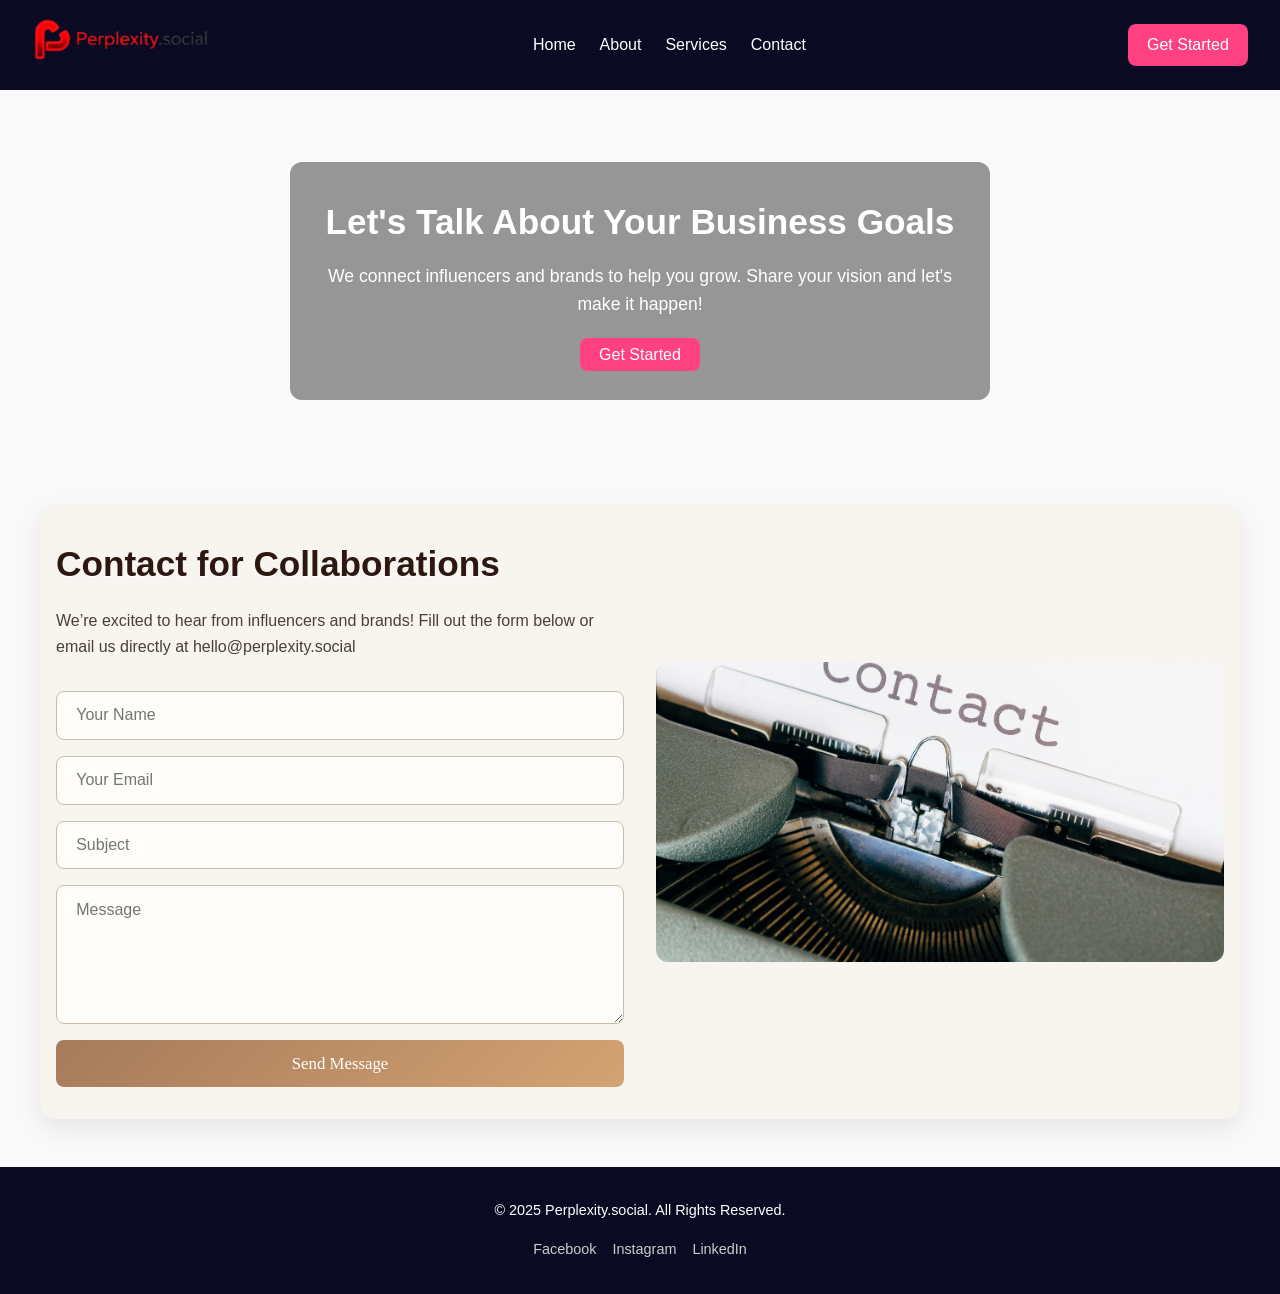
==== contact.html @ 4606935e "Initial commit of updated website" ====
<!DOCTYPE html>
<html lang="en">
<head>
  <meta charset="utf-8" />
  <meta name="viewport" content="width=device-width, initial-scale=1" />
  <title>Contact — Perplexity.social</title>
  <link rel="stylesheet" href="assets/css/style.css">
</head>
<body>

  <!-- ===== Navigation Bar ===== -->
  <nav>
    <div class="logo">
      <img src="assets/images/logowala.png" alt="Perplexity.social Logo" class="logo-img">
    </div>
    <div class="menu-toggle" id="mobile-menu">
      <span></span>
      <span></span>
      <span></span>
    </div>
    <ul class="nav-links">
      <li><a href="index.html">Home</a></li>
      <li><a href="#about">About</a></li>
      <li><a href="services.html">Services</a></li>
      <li><a href="contact.html">Contact</a></li>
    </ul>
    <a href="contact.html" class="btn">Get Started</a>
  </nav>

  <!-- Hero Section -->
  <section class="hero-contact">
    <div>
      <h1>Let's Talk About Your Business Goals</h1>
      <p>We connect influencers and brands to help you grow. Share your vision and let's make it happen!</p>
      <a href="contact.html" class="btn">Get Started</a>
    </div>
  </section>

  <!-- Contact Section -->
  <main class="container">
    <div class="contact-left">
      <h1>Contact for Collaborations</h1>
      <p>We’re excited to hear from influencers and brands! Fill out the form below or email us directly at <a href="mailto:hello@perplexity.social">hello@perplexity.social</a></p>

      <!-- Formspree Form -->
      <form id="contact-form" class="contact-form" action="https://formspree.io/f/movknraw" method="POST">
        <input type="text" name="name" id="name" placeholder="Your Name" required>
        <input type="email" name="_replyto" id="email" placeholder="Your Email" required>
        <input type="text" name="subject" id="subject" placeholder="Subject" required>
        <textarea name="message" id="message" placeholder="Message" rows="6" required></textarea>
        <button type="submit" class="contact-btn">Send Message</button>
      </form>
    </div>

    <div class="contact-right">
      <img src="assets/images/contact2.jpg" alt="" class="contact-image">
    </div>
  </main>

  <!-- Footer -->
  <footer>
    <p>© 2025 Perplexity.social. All Rights Reserved.</p>
    <div class="social-icons">
      <a href="https://www.facebook.com" target="_blank">Facebook</a>
      <a href="https://www.instagram.com/fatmee_akhtar?igsh=NjlhZzJ2NGJ3bDJt" target="_blank">Instagram</a>
      <a href="https://www.linkedin.com/in/shahnawaz-akhtar-fatmee-a36704211" target="_blank">LinkedIn</a>
    </div>
  </footer>

  <!-- Script for Mobile Menu -->
  <script>
    const mobileMenu = document.getElementById('mobile-menu');
    const navLinks = document.querySelector('.nav-links');

    mobileMenu.addEventListener('click', () => {
      navLinks.classList.toggle('active');
    });
  </script>
</body>
</html>
---- assets/css/style.css ----
/* -------------------- GLOBAL STYLES -------------------- */
* {
  margin: 0;
  padding: 0;
  box-sizing: border-box;
  scroll-behavior: smooth;
}

body {
  font-family: 'Poppins', sans-serif;
  background-color: #ffffff;
  color: #333;
  line-height: 1.6;
}

a {
  text-decoration: none;
  color: inherit;
}

h1, h2, h3 {
  font-weight: 600;
}

section {
  padding: 4rem 2rem;
}

.section {
  position: relative;
}

/* -------------------- NAVIGATION -------------------- */
nav {
  display: flex;
  align-items: center;
  justify-content: space-between;
  padding: 1rem 2rem;
  background: #0a0a23;
  position: sticky;
  top: 0;
  z-index: 1000;
}

.logo-img {
  height: 50px;
  transition: transform 0.3s ease;
}


.nav-links {
  display: flex;
  list-style: none;
  gap: 2rem;
}

.nav-links li a {
  color: #fff;
  font-weight: 500;
  transition: color 0.3s ease, transform 0.3s ease;
}

.nav-links li a:hover {
  color: #00bfff;
  transform: translateY(-2px);
}

.btn {
  background: #00bfff;
  color: #fff;
  padding: 0.6rem 1.2rem;
  border-radius: 30px;
  font-weight: 600;
  transition: background 0.3s ease, transform 0.3s ease;
}

.btn:hover {
  background: #0099cc;
  transform: translateY(-2px);
}

/* Hamburger Menu */
.menu-toggle {
  display: none;
  flex-direction: column;
  gap: 5px;
  cursor: pointer;
}

/* -------------------- Hamburger Menu -------------------- */
.menu-toggle {
  display: none;
  flex-direction: column;
  justify-content: space-between;
  width: 30px;
  height: 22px;
  cursor: pointer;
  z-index: 1001;
}

.menu-toggle span {
  display: block;
  height: 3px;
  width: 100%;
  background: #fff;
  border-radius: 2px;
  transition: all 0.4s ease;
}

/* Hamburger open → X animation */
.menu-toggle.open span:nth-child(1) {
  transform: rotate(45deg) translate(5px, 5px);
}

.menu-toggle.open span:nth-child(2) {
  opacity: 0;
}

.menu-toggle.open span:nth-child(3) {
  transform: rotate(-45deg) translate(5px, -5px);
}

/* -------------------- Mobile Nav -------------------- */
@media (max-width: 768px) {
  .nav-links {
    position: fixed;
    top: 0;
    right: -100%;
    width: 70%;
    height: 100vh;
    background: #0a0a23;
    flex-direction: column;
    align-items: center;
    justify-content: center;
    gap: 2rem;
    transition: right 0.5s ease;
    opacity: 0;
    visibility: hidden;
  }

  /* When active → slide in with fade */
  .nav-links.active {
    right: 0;
    opacity: 1;
    visibility: visible;
  }

  .nav-links li a {
    font-size: 1.3rem;
    color: #fff;
    transition: transform 0.3s ease, color 0.3s ease;
  }

  .nav-links li a:hover {
    color: #00bfff;
    transform: translateX(5px);
  }

  .menu-toggle {
    display: flex;
  }

  .btn {
    display: none;
  }

  /* Animate menu items individually */
  .nav-links li {
    opacity: 0;
    transform: translateX(30px);
    animation: menuFade 0.5s forwards;
  }

  .nav-links.active li:nth-child(1) { animation-delay: 0.1s; }
  .nav-links.active li:nth-child(2) { animation-delay: 0.2s; }
  .nav-links.active li:nth-child(3) { animation-delay: 0.3s; }
  .nav-links.active li:nth-child(4) { animation-delay: 0.4s; }

  @keyframes menuFade {
    0% { opacity: 0; transform: translateX(30px); }
    100% { opacity: 1; transform: translateX(0); }
  }
}

/* -------------------- HERO SECTION -------------------- */
.hero {
  display: flex;
  align-items: center;
  justify-content: space-between;
  gap: 2rem;
  background: linear-gradient(135deg, #e9f5ff, #ffffff);
}

.hero-content {
  flex: 1;
  animation: slideInLeft 1s ease forwards;
}

.hero h1 {
  font-size: 2.5rem;
  color: #0a0a23;
  margin-bottom: 1rem;
}

.hero p {
  font-size: 1.1rem;
  color: #555;
  margin-bottom: 1.5rem;
}

.hero-buttons {
  display: flex;
  gap: 1rem;
  flex-wrap: wrap;
}

.btn-primary {
  background: #0078ff;
  color: #fff;
  padding: 0.8rem 1.5rem;
  border-radius: 30px;
  font-weight: 600;
  transition: all 0.3s ease;
}

.btn-primary:hover {
  background: #005fcc;
  transform: translateY(-2px);
}

.btn-secondary {
  background: transparent;
  border: 2px solid #0078ff;
  color: #0078ff;
  padding: 0.75rem 1.5rem;
  border-radius: 30px;
  transition: all 0.3s ease;
}

.btn-secondary:hover {
  background: #0078ff;
  color: #fff;
  transform: translateY(-2px);
}

.hero-image img {
  max-width: 500px;
  width: 100%;
  border-radius: 15px;
  animation: slideInRight 1s ease forwards;
}

/* -------------------- DEMO SECTION (Compact + Sleek) -------------------- */
/* ====== Demo Section Styling ====== */
.demo {
  text-align: center;
  padding: 4rem 2rem;
  background: linear-gradient(135deg, #f9fafb, #eef2f7);
  font-family: 'Poppins', sans-serif;
}

.demo h2 {
  font-size: 2.2rem;
  color: #0a0a23;
  font-weight: 600;
  margin-bottom: 2.5rem;
  position: relative;
}

.demo h2::after {
  content: "";
  display: block;
  width: 80px;
  height: 3px;
  background: #0078ff;
  margin: 0.6rem auto 0;
  border-radius: 5px;
}

/* Responsive Flex Container */
.demo-content {
  display: flex;
  justify-content: center;
  align-items: stretch;
  gap: 2rem;
  flex-wrap: wrap;
  max-width: 1000px;
  margin: 0 auto;
}

/* Demo Cards */
.demo-box {
  flex: 1 1 320px;
  background: #fff;
  border-radius: 18px;
  padding: 2rem 1.5rem;
  box-shadow: 0 8px 20px rgba(0,0,0,0.05);
  border: 1px solid #eaeaea;
  text-align: center;
  transition: all 0.3s ease-in-out;
  display: flex;
  flex-direction: column;
  justify-content: space-between;
}

.demo-box:hover {
  transform: translateY(-8px) scale(1.02);
  box-shadow: 0 15px 35px rgba(0,0,0,0.08);
  border-color: #0078ff2a;
}

/* Images */
.demo-box img {
  border-radius: 50%;
  width: 120px;
  height: 120px;
  object-fit: cover;
  margin: 0 auto 1rem;
  border: 3px solid #0078ff1a;
  transition: transform 0.3s ease;
}

.demo-box:hover img {
  transform: scale(1.05);
  border-color: #0078ff;
}

/* Text */
.demo-box h3 {
  color: #111;
  font-size: 1.2rem;
  font-weight: 600;
  margin-bottom: 0.3rem;
}

.demo-box p {
  color: #555;
  font-size: 0.95rem;
  line-height: 1.5;
  margin-bottom: 1.2rem;
}

/* Button */
.demo .btn-primary {
  background: #0078ff;
  color: #fff;
  padding: 0.7rem 1.5rem;
  border-radius: 30px;
  text-decoration: none;
  font-weight: 500;
  transition: background 0.3s ease, transform 0.3s ease;
}

.demo .btn-primary:hover {
  background: #005fcc;
  transform: translateY(-3px);
}

/* ====== RESPONSIVE DESIGN ====== */
@media (max-width: 768px) {
  .demo h2 {
    font-size: 1.8rem;
  }

  .demo-box {
    flex: 1 1 100%;
    max-width: 400px;
  }

  .demo-content {
    gap: 1.5rem;
  }
}



/* -------------------- SERVICES SECTION -------------------- */
.services {
  text-align: center;
}

.service-cards {
  display: flex;
  flex-wrap: wrap;
  justify-content: center;
  gap: 1.5rem;
}

.card {
  background: #fff;
  border: 1px solid #e3e3e3;
  border-radius: 12px;
  padding: 2rem;
  width: 300px;
  transition: all 0.3s ease;
  box-shadow: 0 2px 5px rgba(0,0,0,0.05);
}

.card:hover {
  transform: translateY(-5px);
  box-shadow: 0 6px 15px rgba(0,0,0,0.1);
}

.card h3 {
  color: #0078ff;
  margin-bottom: 0.5rem;
}

/* -------------------- HOW IT WORKS -------------------- */
.how-it-works {
  background: #f4f7fc;
  text-align: center;
}

.steps {
  display: flex;
  flex-wrap: wrap;
  justify-content: center;
  gap: 2rem;
}

.step {
  background: #fff;
  border-radius: 10px;
  width: 250px;
  padding: 1.5rem;
  box-shadow: 0 2px 10px rgba(0,0,0,0.05);
  transition: transform 0.3s ease, box-shadow 0.3s ease;
}

.step:hover {
  transform: translateY(-5px);
  box-shadow: 0 6px 15px rgba(0,0,0,0.1);
}

.step h3 {
  color: #0078ff;
  margin-bottom: 0.5rem;
}

/* -------------------- TESTIMONIALS -------------------- */
.testimonials {
  text-align: center;
  background: #fff;
}

.testimonials h2 {
  color: #0a0a23;
  margin-bottom: 2rem;
}

.testimonials blockquote {
  font-style: italic;
  max-width: 700px;
  margin: 1rem auto;
  color: #555;
  background: #f9f9f9;
  padding: 2rem;
  border-radius: 10px;
  transition: transform 0.3s ease;
}

.testimonials blockquote:hover {
  transform: translateY(-3px);
}

/* -------------------- ABOUT US -------------------- */
.about {
  text-align: center;
  background: #f8f9fb;
}

.about h2 {
  font-size: 2rem;
  margin-bottom: 1rem;
}

.about p {
  max-width: 700px;
  margin: 0.5rem auto;
  color: #555;
  line-height: 1.6;
}

.founder {
  margin-top: 2rem;
}

.contact-buttons {
  margin-top: 1.5rem;
  display: flex;
  gap: 1rem;
  justify-content: center;
  flex-wrap: wrap;
}

.btn-whatsapp, .btn-call {
  padding: 0.75rem 1.5rem;
  border-radius: 30px;
  border: 2px solid #0078ff;
  color: #0078ff;
  transition: all 0.3s ease;
}

.btn-whatsapp:hover, .btn-call:hover {
  background: #0078ff;
  color: #fff;
  transform: translateY(-2px);
}

/* -------------------- CTA -------------------- */
.cta {
  text-align: center;
  background: linear-gradient(135deg, #0078ff, #00bfff);
  color: #fff;
}

.cta a {
  display: inline-block;
  background: #fff;
  color: #0078ff;
  padding: 0.8rem 1.5rem;
  border-radius: 30px;
  font-weight: 600;
  margin-top: 1rem;
  transition: all 0.3s ease;
}

.cta a:hover {
  background: #e9f5ff;
  transform: translateY(-2px);
}

/* -------------------- FOOTER -------------------- */
footer {
  text-align: center;
  background: #0a0a23;
  color: #ccc;
  padding: 1.5rem 2rem;
  font-size: 0.9rem;
}

footer .social-icons {
  display: flex;
  justify-content: center;
  gap: 1rem;
  margin-top: 0.5rem;
}

footer .social-icons a {
  color: #ccc;
  transition: color 0.3s ease;
}

footer .social-icons a:hover {
  color: #00bfff;
}

/* -------------------- ANIMATIONS -------------------- */
@keyframes slideInLeft {
  0% { opacity: 0; transform: translateX(-50px);}
  100% { opacity: 1; transform: translateX(0);}
}

@keyframes slideInRight {
  0% { opacity: 0; transform: translateX(50px);}
  100% { opacity: 1; transform: translateX(0);}
}

/* -------------------- RESPONSIVE -------------------- */
@media (max-width: 1024px) {
  .hero {
    flex-direction: column-reverse;
    text-align: center;
  }

  .hero-image img {
    max-width: 80%;
  }
}

@media (max-width: 768px) {
  .nav-links {
    position: fixed;
    right: -100%;
    top: 0;
    height: 100vh;
    width: 60%;
    background: #0a0a23;
    flex-direction: column;
    align-items: center;
    justify-content: center;
    gap: 2rem;
    transition: 0.3s;
    z-index: 999;
  }

  .nav-links.active {
    right: 0;
  }

  .menu-toggle {
    display: flex;
  }

  .btn {
    display: none;
  }

  .hero h1 {
    font-size: 2rem;
  }

  .hero p {
    font-size: 1rem;
  }

  .service-cards {
    flex-direction: column;
    align-items: center;
  }

  .steps {
    flex-direction: column;
    align-items: center;
  }
}

/* ===================== SERVICES PAGE STYLES ===================== */

.services-hero {
  display: flex;
  flex-direction: column;
  align-items: center;
  justify-content: center;
  width: 100%;
  background: linear-gradient(135deg, #f8fbff, #ffffff);
  overflow: hidden;
  padding: clamp(3rem, 5vw, 4rem) 1.5rem 0;
  position: relative;
}

/* 🧠 TEXT CONTENT */
.hero-content {
  max-width: 850px;
  text-align: center;
  animation: fadeIn 1s ease forwards;
  z-index: 2;
  position: relative;
}

.hero-content h1 {
  font-size: clamp(2rem, 3.5vw, 3rem);
  font-weight: 700;
  color: #0a0a23;
  margin-bottom: 1rem;
  letter-spacing: 0.5px;
}

.hero-content p {
  font-size: clamp(1rem, 1.3vw, 1.2rem);
  color: #444;
  margin-bottom: 1.5rem;
  line-height: 1.8;
  max-width: 700px;
  margin-inline: auto;
}

.services-list {
  list-style: none;
  padding: 0;
  margin: 1.5rem 0 0;
  display: flex;
  flex-wrap: wrap;
  justify-content: center;
  gap: 1.2rem;
}

.services-list li {
  background: #eef6ff;
  padding: 0.6rem 1.2rem;
  border-radius: 1.5rem;
  font-weight: 500;
  color: #0a0a23;
  transition: all 0.3s ease;
  font-size: 0.95rem;
}

.services-list li:hover {
  background: #d4e9ff;
  transform: translateY(-2px);
}

/* 🖼️ HERO IMAGE SECTION */
.hero-banner {
  position: relative;
  width: 100%;
  height: 85vh;
  margin-top: 2rem;
  overflow: hidden;
}

.hero-banner img {
  width: 100%;
  height: 100%;
  object-fit: cover;
  object-position: center;
  display: block;
  border-radius: 0;
}

/* ✨ GRADIENT OVERLAY FOR DEPTH */
.hero-banner::after {
  content: "";
  position: absolute;
  inset: 0;
  background: linear-gradient(to top, rgba(0, 0, 0, 0.35), rgba(0, 0, 0, 0.05));
  z-index: 1;
}

/* 💻 RESPONSIVENESS */
@media (max-width: 1024px) {
  .services-hero {
    padding: 2.5rem 1rem 0;
  }

  .hero-banner {
    height: 65vh;
  }

  .hero-content p {
    font-size: 1rem;
  }
}

@media (max-width: 768px) {
  .hero-content h1 {
    font-size: 1.9rem;
  }

  .hero-banner {
    height: 55vh;
  }

  .services-list {
    gap: 0.7rem;
  }

  .services-list li {
    font-size: 0.9rem;
    padding: 0.5rem 1rem;
  }
}

@media (max-width: 480px) {
  .hero-banner {
    height: 50vh;
  }

  .hero-content p {
    font-size: 0.95rem;
  }
}

/* 🔥 ANIMATIONS */
@keyframes fadeIn {
  0% { opacity: 0; transform: translateY(25px); }
  100% { opacity: 1; transform: translateY(0); }
}


/* ---- Core Services Section ---- */
.services h2 {
  text-align: center;
  font-size: 2.2rem;
  color: #0a0a23;
  margin-bottom: 0.5rem;
}

.services .section-subtitle {
  text-align: center;
  color: #555;
  margin-bottom: 3rem;
  max-width: 700px;
  margin-left: auto;
  margin-right: auto;
}

.service-cards {
  display: flex;
  flex-wrap: wrap;
  justify-content: center;
  gap: 2rem;
}

.service-cards .card {
  background: #fff;
  border-radius: 15px;
  padding: 2rem;
  width: 280px;
  text-align: center;
  box-shadow: 0 4px 20px rgba(0,0,0,0.08);
  transition: transform 0.3s ease, box-shadow 0.3s ease;
}

.service-cards .card:hover {
  transform: translateY(-10px);
  box-shadow: 0 12px 25px rgba(0,0,0,0.15);
}

.service-cards .card img {
  max-width: 100px;
  margin-bottom: 1rem;
}

.service-cards .card h3 {
  font-size: 1.3rem;
  color: #0078ff;
  margin-bottom: 0.5rem;
}

.service-cards .card p {
  font-size: 0.95rem;
  color: #555;
  margin-bottom: 1.2rem;
}

.service-cards .card .btn-primary {
  display: inline-block;
  background: #0078ff;
  color: #fff;
  padding: 0.6rem 1.4rem;
  border-radius: 25px;
  font-weight: 600;
  transition: background 0.3s ease;
}

.service-cards .card .btn-primary:hover {
  background: #005fcc;
}

/* ---- Why Choose Us Section ---- */
.why-us {
  display: flex;
  flex-direction: column;
  align-items: center;
  padding: 4rem 2rem;
  background: #f4f7fc; /* same background */
}

.why-us h2 {
  text-align: center;
  font-size: 2rem;
  margin-bottom: 2rem;
  color: #0a0a23;
}

.why-us-content {
  width: 100%;
  display: flex;
  justify-content: center;
}

.why-image {
  max-width: 800px;
  width: 100%;
  text-align: center;
}

.why-image img {
  max-width: 100%;
  height: auto; /* maintains aspect ratio */
  border-radius: 15px;
  box-shadow: 0 8px 25px rgba(0,0,0,0.1);
  transition: transform 0.3s ease;
}




/* ---- Call to Action Section ---- */
.cta.section {
  text-align: center;
  padding: 4rem 2rem;
  background: linear-gradient(135deg, #0078ff, #00bfff);
  color: #fff;
}

.cta.section h2 {
  font-size: 2rem;
  margin-bottom: 1rem;
}

.cta.section p {
  font-size: 1.1rem;
  margin-bottom: 2rem;
}

.cta.section .btn-primary {
  background: #fff;
  color: #0078ff;
  padding: 0.8rem 1.6rem;
  border-radius: 30px;
  font-weight: 600;
  transition: all 0.3s ease;
}

.cta.section .btn-primary:hover {
  background: #e9f5ff;
}

/* ---- Animations ---- */
@keyframes fadeInLeft {
  0% { opacity: 0; transform: translateX(-30px); }
  100% { opacity: 1; transform: translateX(0); }
}

@keyframes fadeInRight {
  0% { opacity: 0; transform: translateX(30px); }
  100% { opacity: 1; transform: translateX(0); }
}

/* ---- Responsive ---- */
@media (max-width: 1024px) {
  .services-hero {
    flex-direction: column-reverse;
    text-align: center;
  }

  .services-hero .hero-content,
  .services-hero .hero-image {
    max-width: 100%;
  }

  .why-us-content {
    flex-direction: column-reverse;
    text-align: center;
  }
}

@media (max-width: 768px) {
  .service-cards {
    flex-direction: column;
    align-items: center;
  }

  .service-cards .card {
    width: 90%;
  }

  .why-text ul li {
    font-size: 0.95rem;
  }

  .cta.section h2 {
    font-size: 1.6rem;
  }
}

/* -------------------- contact page -------------------- */
 /* ===== Global Reset ===== */
* {
  margin: 0;
  padding: 0;
  box-sizing: border-box;
  font-family: 'Arial', sans-serif;
}

html, body {
  width: 100%;
  overflow-x: hidden; /* Fix horizontal scroll */
  line-height: 1.6;
  background: #f9f9f9;
}

a {
  text-decoration: none;
  color: inherit;
}

/* ===== Navigation Bar ===== */
nav {
  display: flex;
  align-items: center;
  justify-content: space-between;
  padding: 1rem 2rem;
  background: #0a0a23;
  color: #fff;
  position: sticky;
  top: 0;
  z-index: 100;
}

.logo-img {
  height: 50px;
}

.nav-links {
  list-style: none;
  display: flex;
  gap: 1.5rem;
  align-items: center;
}

.nav-links li a {
  color: #fff;
  font-weight: 500;
  transition: color 0.3s;
}

.nav-links li a:hover {
  color: #ff4081;
}

.btn {
  padding: 0.5rem 1.2rem;
  background: #ff4081;
  color: #fff;
  border-radius: 8px;
  font-weight: 500;
  transition: background 0.3s ease;
}

.btn:hover {
  background: #e62e6b;
}

.menu-toggle {
  display: none;
  flex-direction: column;
  cursor: pointer;
  gap: 5px;
}

.menu-toggle span {
  display: block;
  width: 25px;
  height: 3px;
  background: #fff;
}

@media(max-width: 768px) {
  .nav-links {
    position: absolute;
    top: 70px;
    right: 0;
    background: #000;
    flex-direction: column;
    width: 200px;
    display: none;
    padding: 1rem;
    border-radius: 0 0 8px 8px;
  }

  .nav-links.active {
    display: flex;
  }

  .btn {
    display: none;
  }

  .menu-toggle {
    display: flex;
  }
}

/* ===== Hero Section ===== */
.hero-contact {
  display: flex;
  align-items: center;
  justify-content: center;
  text-align: center;
  height: 350px;
  background: url('../images/hero-placeholder.jpg') center/cover no-repeat;
  border-radius: 12px;
  margin: 1rem auto;
  max-width: 1200px;
}

.hero-contact div {
  background: rgba(0,0,0,0.4);
  padding: 2rem;
  border-radius: 12px;
  color: #fff;
  max-width: 700px;
}

.hero-contact h1 {
  font-size: 2.2rem;
  font-weight: bold;
  margin-bottom: 0.75rem;
}

.hero-contact p {
  font-size: 1.1rem;
  margin-bottom: 1.5rem;
}

/* ===== Contact Section ===== */
.container {
  max-width: 1200px;
  margin: 3rem auto;
  padding: 2rem 1rem;
  display: flex;
  gap: 2rem;
  flex-wrap: wrap;
  background: #f8f4ef; /* warm vintage tone */
  border-radius: 16px;
  box-shadow: 0 10px 25px rgba(0, 0, 0, 0.08);
  font-family: 'Georgia', serif;
  overflow: hidden;
}

.contact-left, 
.contact-right {
  flex: 1;
  min-width: 320px;
}

/* Left Side */
.contact-left h1 {
  font-size: 2.2rem;
  color: #2c1810;
  margin-bottom: 1rem;
  font-weight: 700;
  text-shadow: 0 1px 0 #fff;
}

.contact-left p {
  margin-bottom: 2rem;
  color: #4a3f35;
  line-height: 1.6;
}

/* Form */
.contact-form {
  display: flex;
  flex-direction: column;
  gap: 1rem;
}

.contact-form input,
.contact-form textarea {
  padding: 0.9rem 1.2rem;
  border: 1px solid #cbbda5;
  border-radius: 8px;
  font-size: 1rem;
  resize: vertical;
  background: #fffdf9;
  transition: box-shadow 0.2s ease, transform 0.2s ease;
}

.contact-form input:focus,
.contact-form textarea:focus {
  outline: none;
  box-shadow: 0 0 6px rgba(170, 130, 80, 0.4);
  transform: scale(1.01);
}

/* Button */
.contact-form button.contact-btn {
  background: linear-gradient(135deg, #a67b5b, #d4a373);
  color: #fff;
  padding: 0.85rem 1rem;
  border: none;
  border-radius: 8px;
  font-size: 1.05rem;
  cursor: pointer;
  transition: transform 0.25s ease, box-shadow 0.25s ease;
  font-family: 'Georgia', serif;
}

.contact-form button.contact-btn:hover {
  transform: translateY(-2px);
  box-shadow: 0 6px 15px rgba(166, 123, 91, 0.3);
}

/* Right Side */

.contact-right {
  display: flex;
  align-items: center;
  justify-content: center;
  background: #f8f4ef;
  border-radius: 12px;
  min-height: 400px; /* existing minimum height */
  position: relative;
  overflow: hidden;
}

.contact-right .contact-image {
  width: 100%;        /* full width */
  height: 300px;      /* adjust this height as needed */
  object-fit: cover;  /* keeps image covering area without distortion */
  border-radius: 12px;
}


/* ===== Footer ===== */
footer {
  background: #0a0a23;
  color: #fff;
  text-align: center;
  padding: 2rem 1rem;
  margin-top: 3rem;
}

footer p {
  margin-bottom: 1rem;
}

.social-icons {
  display: flex;
  justify-content: center;
  gap: 1rem;
  flex-wrap: wrap;
}

.social-icons a {
  color: #fff;
  transition: color 0.3s;
}

.social-icons a:hover {
  color: #ff4081;
}

/* ===== Mobile Responsiveness ===== */
@media (max-width: 1024px) {
  .hero-contact {
    height: 300px;
    margin: 1rem;
  }

  .hero-contact h1 {
    font-size: 1.8rem;
  }

  .hero-contact p {
    font-size: 1rem;
  }
}

@media (max-width: 768px) {
  .container {
    flex-direction: column;
    padding: 1.5rem;
  }

  .contact-right {
    min-height: 250px;
    margin-top: 1rem;
  }

  form#contact-form {
    display: flex;
    flex-direction: column;
    gap: 15px;
    padding-bottom: 80px;
  }

  .contact-form button.contact-btn {
    width: 100%;
    max-width: 320px;
    margin: 0 auto;
    display: block;
  }
}/* ===== Chatbot Container ===== */
#chatbot-container {
  position: fixed;
  bottom: 25px;
  right: 25px;
  z-index: 9999;
  font-family: "Poppins", sans-serif;
  box-sizing: border-box;
}

/* ===== Chatbot Icon ===== */
#chatbot-icon {
  display: flex;
  align-items: center;
  gap: 10px;
  background: linear-gradient(135deg, #111111, #ff5e00);
  color: #fff;
  padding: 0.8rem 1.4rem;
  border-radius: 50px;
  cursor: pointer;
  box-shadow: 0 8px 25px rgba(255, 111, 0, 0.6);
  transition: transform 0.3s ease, box-shadow 0.3s ease, background 0.4s ease;
  backdrop-filter: blur(8px);
}

#chatbot-icon:hover {
  transform: scale(1.12) rotate(3deg);
  background: linear-gradient(135deg, #ff6a00, #ff1a75);
  box-shadow: 0 10px 35px rgba(255, 81, 0, 0.75);
}

.chatbot-icon-emoji {
  font-size: 1.2rem;
}

.chatbot-icon-text {
  font-weight: 600;
  font-size: 0.95rem;
  white-space: nowrap;
  letter-spacing: 0.5px;
}

/* ===== Chat Body ===== */
#chatbot-body {
  width: 360px;
  max-height: 0;
  background: rgba(18, 18, 18, 0.85);
  border-radius: 18px;
  box-shadow: 0 20px 45px rgba(0, 0, 0, 0.4);
  overflow: hidden;
  display: flex;
  flex-direction: column;
  position: absolute;
  bottom: 65px;
  right: 0;
  opacity: 0;
  pointer-events: none;
  backdrop-filter: blur(16px);
  transition: all 0.45s cubic-bezier(0.4, 0, 0.2, 1);
}

#chatbot-body.show {
  max-height: 440px;
  opacity: 1;
  pointer-events: auto;
  animation: slideUp 0.4s ease;
}

/* ===== Chat Header ===== */
#chatbot-header {
  background: linear-gradient(135deg, #0d0d26, #20204a);
  color: #fff;
  padding: 1rem;
  display: flex;
  justify-content: space-between;
  align-items: center;
  font-weight: 600;
  border-top-left-radius: 18px;
  border-top-right-radius: 18px;
  letter-spacing: 0.4px;
  box-shadow: 0 3px 15px rgba(0, 0, 0, 0.2);
}

#chatbot-close {
  cursor: pointer;
  transition: transform 0.25s ease, color 0.25s ease;
}

#chatbot-close:hover {
  color: #ff4f81;
  transform: rotate(180deg);
}

/* ===== Chat Output ===== */
#chat-output {
  flex: 1;
  padding: 1rem;
  overflow-y: auto;
  font-size: 0.95rem;
  line-height: 1.5;
  display: flex;
  flex-direction: column;
  gap: 0.6rem;
  background: linear-gradient(180deg, #101010, #181828);
  scrollbar-width: thin;
  scrollbar-color: #ff4f81 #1a1a1a;
}

#chat-output::-webkit-scrollbar {
  width: 6px;
}

#chat-output::-webkit-scrollbar-thumb {
  background: #ff4f81;
  border-radius: 8px;
}

/* ===== Messages ===== */
#chat-output p {
  margin: 0;
  padding: 0.7rem 1rem;
  border-radius: 14px;
  max-width: 85%;
  word-wrap: break-word;
  position: relative;
  animation: fadeInUp 0.4s ease both;
}

/* User Message */
.user-message {
  background: linear-gradient(135deg, #ff4f81, #ff7b00);
  color: #fff;
  align-self: flex-end;
  text-align: right;
  border-bottom-right-radius: 0;
  box-shadow: 0 3px 10px rgba(255, 77, 77, 0.4);
}

/* Bot Message */
.bot-message {
  background: rgba(255, 255, 255, 0.12);
  color: #e5e5e5;
  align-self: flex-start;
  text-align: left;
  border-bottom-left-radius: 0;
  box-shadow: 0 2px 8px rgba(255, 255, 255, 0.1);
  backdrop-filter: blur(6px);
}

/* Typing indicator */
.bot-message.typing::after {
  content: "...";
  display: inline-block;
  animation: typingDots 1.2s infinite;
}

/* ===== Chat Input Area ===== */
#chat-input-area {
  display: flex;
  align-items: center;
  gap: 0.6rem;
  padding: 0.8rem 1rem;
  border-top: 1px solid rgba(255, 255, 255, 0.1);
  background: rgba(25, 25, 25, 0.9);
  backdrop-filter: blur(10px);
  box-sizing: border-box;
}

#chat-input {
  flex: 1;
  padding: 0.55rem 0.9rem;
  border: none;
  border-radius: 10px;
  font-size: 0.95rem;
  outline: none;
  background: rgba(255, 255, 255, 0.15);
  color: #fff;
  transition: background 0.3s ease;
  min-width: 0;
}

#chat-input::placeholder {
  color: #aaa;
}

#chat-input:focus {
  background: rgba(255, 255, 255, 0.25);
}

#send-btn {
  background: linear-gradient(135deg, #ff4f81, #ff7b00);
  color: #fff;
  border: none;
  padding: 0.6rem 1rem;
  border-radius: 10px;
  cursor: pointer;
  font-weight: 600;
  transition: all 0.3s ease;
  flex-shrink: 0;
}

#send-btn:hover {
  transform: scale(1.1);
  background: linear-gradient(135deg, #ff7b00, #ff4f81);
  box-shadow: 0 5px 20px rgba(255, 79, 129, 0.4);
}

/* ===== Animations ===== */
@keyframes fadeInUp {
  from { opacity: 0; transform: translateY(10px); }
  to { opacity: 1; transform: translateY(0); }
}

@keyframes typingDots {
  0%, 20% { content: "."; }
  40% { content: ".."; }
  60% { content: "..."; }
  100% { content: "."; }
}

@keyframes slideUp {
  from { transform: translateY(30px); opacity: 0; }
  to { transform: translateY(0); opacity: 1; }
}

/* ===== Responsive ===== */
@media (max-width: 480px) {
  #chatbot-container {
    bottom: 15px;
    right: 15px;
  }

  #chatbot-body {
    width: 92vw;
    bottom: 70px;
    right: 4vw;
  }

  #chat-input-area {
    gap: 0.5rem;
    padding: 0.7rem 0.8rem;
  }

  #chat-input {
    font-size: 0.9rem;
    padding: 0.5rem 0.8rem;
  }

  #send-btn {
    padding: 0.5rem 0.8rem;
    font-size: 0.85rem;
  }

  #chatbot-icon {
    padding: 0.5rem 0.9rem;
    gap: 6px;
  }

  .chatbot-icon-text {
    display: none;
  }
}
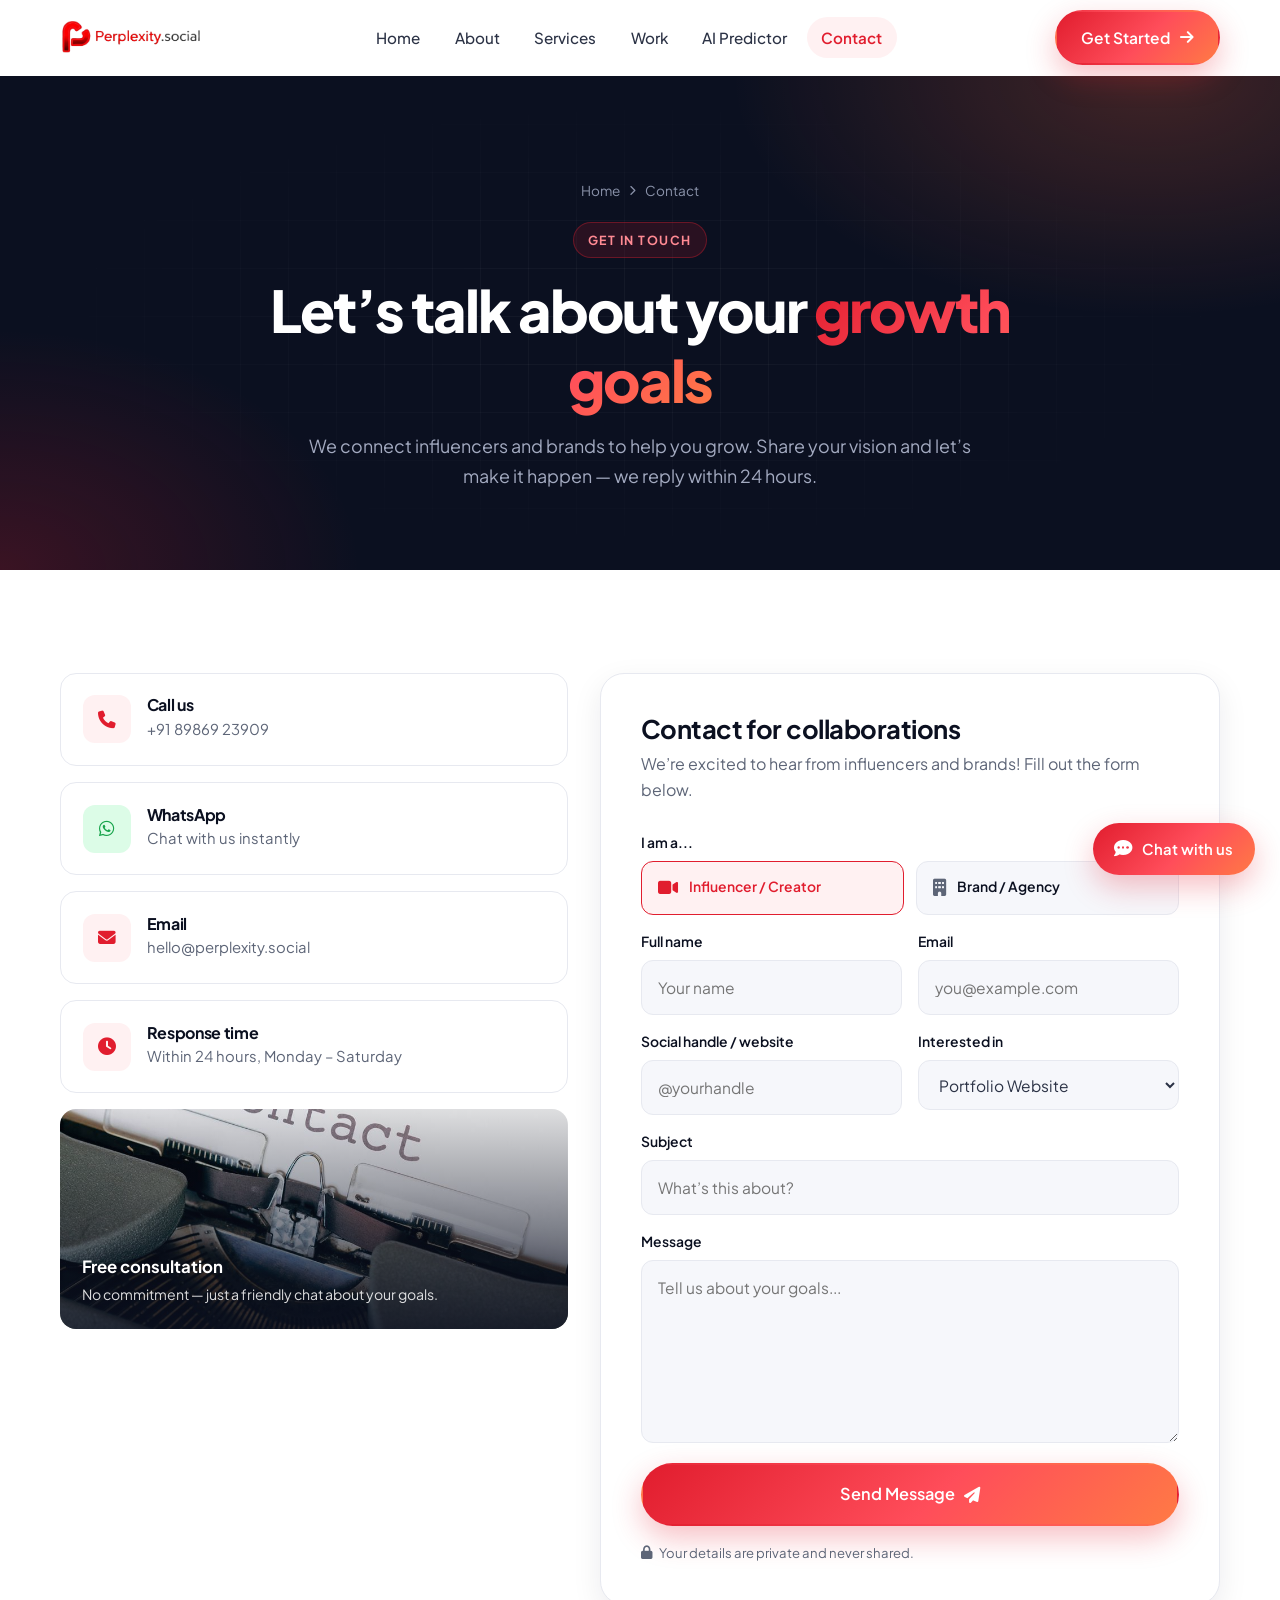
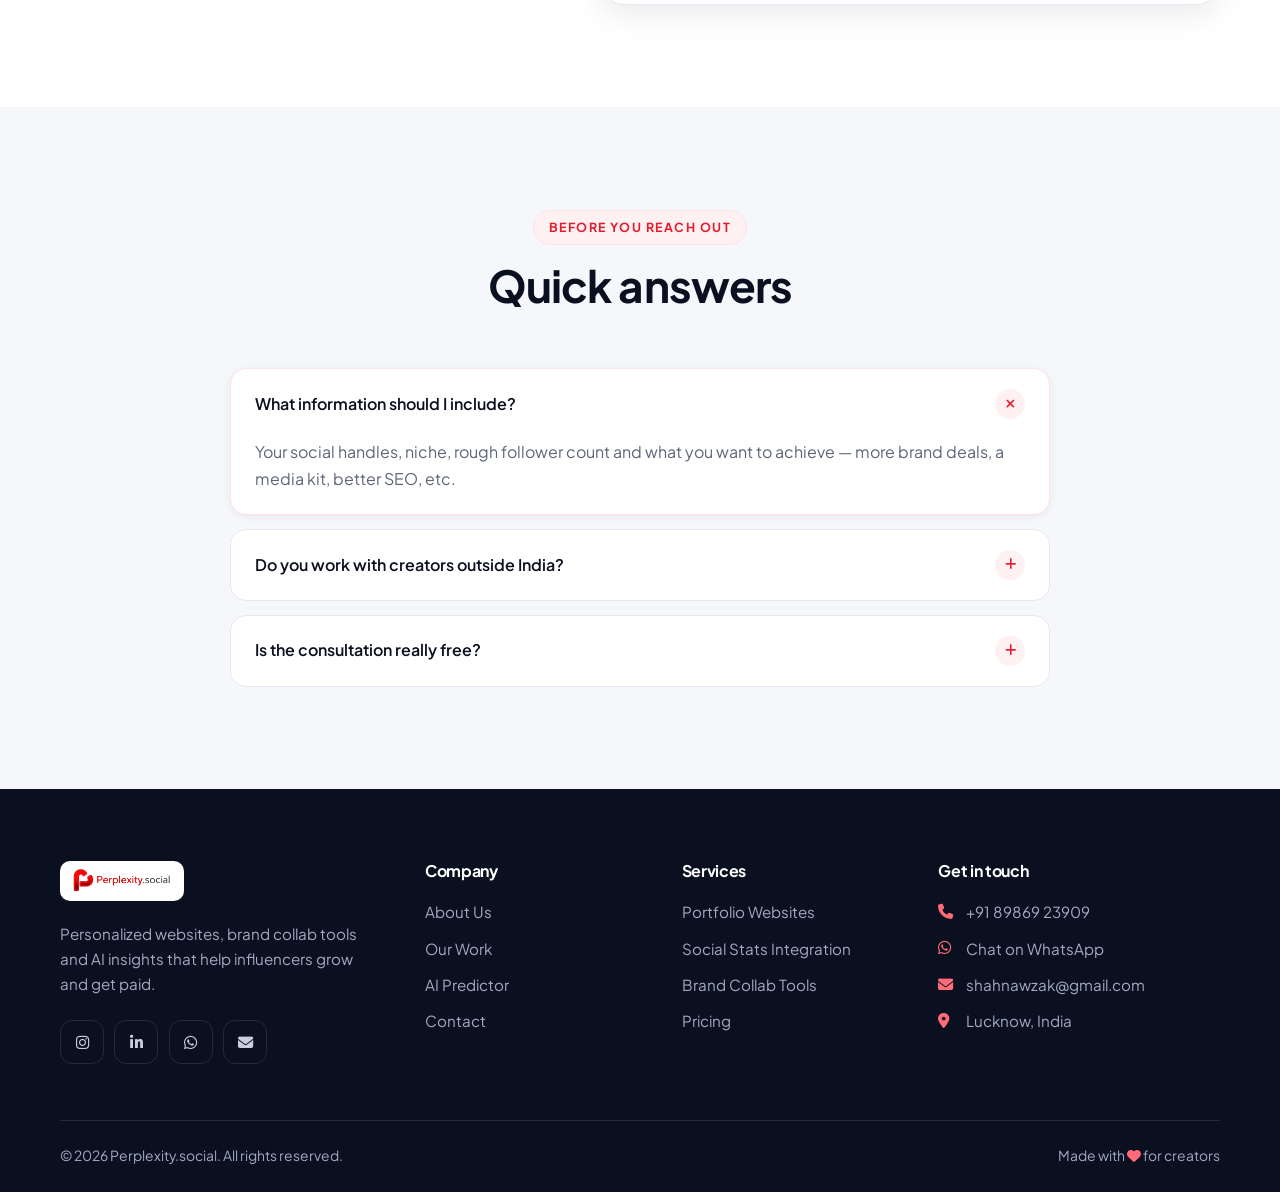
==== commit e204da94: "Redesign site with unified design system and new pages - Rebuild styles around the brand red with sh" ====
--- a/contact.html
+++ b/contact.html
@@ -1,80 +1,214 @@
 <!DOCTYPE html>
 <html lang="en">
 <head>
-  <meta charset="utf-8" />
-  <meta name="viewport" content="width=device-width, initial-scale=1" />
-  <title>Contact — Perplexity.social</title>
+  <meta charset="UTF-8">
+  <meta name="viewport" content="width=device-width, initial-scale=1.0">
+  <title>Contact Us | Perplexity.social</title>
+  <meta name="description" content="Contact Perplexity.social for influencer websites, brand collaborations and AI content insights. Call, WhatsApp or send us a message — we reply within 24 hours.">
+  <link rel="icon" href="assets/images/logowala.png">
+  <link rel="preconnect" href="https://fonts.googleapis.com">
+  <link rel="preconnect" href="https://fonts.gstatic.com" crossorigin>
+  <link href="https://fonts.googleapis.com/css2?family=Plus+Jakarta+Sans:wght@400;500;600;700;800&display=swap" rel="stylesheet">
+  <link rel="stylesheet" href="https://cdnjs.cloudflare.com/ajax/libs/font-awesome/6.5.1/css/all.min.css" referrerpolicy="no-referrer">
   <link rel="stylesheet" href="assets/css/style.css">
 </head>
 <body>
 
-  <!-- ===== Navigation Bar ===== -->
-  <nav>
-    <div class="logo">
-      <img src="assets/images/logowala.png" alt="Perplexity.social Logo" class="logo-img">
+  <!-- ====== Header ====== -->
+  <header class="site-header">
+    <div class="container nav">
+      <a href="index.html" class="nav__logo" aria-label="Perplexity.social home">
+        <img src="assets/images/logowala.png" alt="Perplexity.social">
+      </a>
+      <nav aria-label="Main navigation">
+        <ul class="nav__links" id="nav-links">
+          <li><a href="index.html">Home</a></li>
+          <li><a href="about.html">About</a></li>
+          <li><a href="services.html">Services</a></li>
+          <li><a href="work.html">Work</a></li>
+          <li><a href="ai-predictor.html">AI Predictor</a></li>
+          <li><a href="contact.html" class="active">Contact</a></li>
+          <li class="nav__cta-mobile"><a href="contact.html" class="btn btn--primary">Get Started</a></li>
+        </ul>
+      </nav>
+      <div class="nav__actions">
+        <a href="contact.html" class="btn btn--primary">Get Started <i class="fa-solid fa-arrow-right"></i></a>
+        <button class="menu-toggle" id="mobile-menu" aria-label="Toggle menu" aria-expanded="false" aria-controls="nav-links">
+          <span></span><span></span><span></span>
+        </button>
+      </div>
     </div>
-    <div class="menu-toggle" id="mobile-menu">
-      <span></span>
-      <span></span>
-      <span></span>
-    </div>
-    <ul class="nav-links">
-      <li><a href="index.html">Home</a></li>
-      <li><a href="#about">About</a></li>
-      <li><a href="services.html">Services</a></li>
-      <li><a href="contact.html">Contact</a></li>
-    </ul>
-    <a href="contact.html" class="btn">Get Started</a>
-  </nav>
-
-  <!-- Hero Section -->
-  <section class="hero-contact">
-    <div>
-      <h1>Let's Talk About Your Business Goals</h1>
-      <p>We connect influencers and brands to help you grow. Share your vision and let's make it happen!</p>
-      <a href="contact.html" class="btn">Get Started</a>
-    </div>
-  </section>
-
-  <!-- Contact Section -->
-  <main class="container">
-    <div class="contact-left">
-      <h1>Contact for Collaborations</h1>
-      <p>We’re excited to hear from influencers and brands! Fill out the form below or email us directly at <a href="mailto:hello@perplexity.social">hello@perplexity.social</a></p>
-
-      <!-- Formspree Form -->
-      <form id="contact-form" class="contact-form" action="https://formspree.io/f/movknraw" method="POST">
-        <input type="text" name="name" id="name" placeholder="Your Name" required>
-        <input type="email" name="_replyto" id="email" placeholder="Your Email" required>
-        <input type="text" name="subject" id="subject" placeholder="Subject" required>
-        <textarea name="message" id="message" placeholder="Message" rows="6" required></textarea>
-        <button type="submit" class="contact-btn">Send Message</button>
-      </form>
-    </div>
-
-    <div class="contact-right">
-      <img src="assets/images/contact2.jpg" alt="" class="contact-image">
-    </div>
+  </header>
+
+  <main>
+    <!-- ====== Page hero ====== -->
+    <section class="page-hero">
+      <div class="container">
+        <div class="breadcrumb"><a href="index.html">Home</a> <i class="fa-solid fa-chevron-right"></i> <span>Contact</span></div>
+        <span class="eyebrow">Get in touch</span>
+        <h1>Let’s talk about your <span class="text-gradient">growth goals</span></h1>
+        <p>We connect influencers and brands to help you grow. Share your vision and let’s make it happen — we reply within 24 hours.</p>
+      </div>
+    </section>
+
+    <!-- ====== Contact ====== -->
+    <section class="section">
+      <div class="container contact-grid">
+        <div class="info-stack reveal">
+          <a href="tel:+918986923909" class="info-card">
+            <div class="info-card__icon"><i class="fa-solid fa-phone"></i></div>
+            <div><h4>Call us</h4><p>+91 89869 23909</p></div>
+          </a>
+          <a href="https://wa.me/918986923909" target="_blank" rel="noopener" class="info-card">
+            <div class="info-card__icon info-card__icon--wa"><i class="fa-brands fa-whatsapp"></i></div>
+            <div><h4>WhatsApp</h4><p>Chat with us instantly</p></div>
+          </a>
+          <a href="mailto:hello@perplexity.social" class="info-card">
+            <div class="info-card__icon"><i class="fa-solid fa-envelope"></i></div>
+            <div><h4>Email</h4><p>hello@perplexity.social</p></div>
+          </a>
+          <div class="info-card">
+            <div class="info-card__icon"><i class="fa-solid fa-clock"></i></div>
+            <div><h4>Response time</h4><p>Within 24 hours, Monday – Saturday</p></div>
+          </div>
+          <div class="info-visual">
+            <img src="assets/images/contact2-web.jpg" alt="" loading="lazy">
+            <div class="info-visual__overlay">
+              <div><strong>Free consultation</strong><span>No commitment — just a friendly chat about your goals.</span></div>
+            </div>
+          </div>
+        </div>
+
+        <div class="form-card reveal reveal-delay-1">
+          <h2>Contact for collaborations</h2>
+          <p>We’re excited to hear from influencers and brands! Fill out the form below.</p>
+
+          <!-- Formspree Form -->
+          <form id="contact-form" action="https://formspree.io/f/movknraw" method="POST">
+            <div class="form-grid">
+              <div class="form-field form-field--full">
+                <label>I am a...</label>
+                <div class="role-picker">
+                  <input type="radio" name="role" id="role-creator" value="Influencer / Creator" checked>
+                  <label for="role-creator"><i class="fa-solid fa-video"></i> Influencer / Creator</label>
+                  <input type="radio" name="role" id="role-brand" value="Brand / Agency">
+                  <label for="role-brand"><i class="fa-solid fa-building"></i> Brand / Agency</label>
+                </div>
+              </div>
+              <div class="form-field">
+                <label for="name">Full name</label>
+                <input type="text" name="name" id="name" placeholder="Your name" required>
+              </div>
+              <div class="form-field">
+                <label for="email">Email</label>
+                <input type="email" name="email" id="email" placeholder="you@example.com" required>
+              </div>
+              <div class="form-field">
+                <label for="handle">Social handle / website</label>
+                <input type="text" name="handle" id="handle" placeholder="@yourhandle">
+              </div>
+              <div class="form-field">
+                <label for="service">Interested in</label>
+                <select name="service" id="service">
+                  <option>Portfolio Website</option>
+                  <option>Social Stats Integration</option>
+                  <option>Brand Collab Tools</option>
+                  <option>AI Content Insights</option>
+                  <option>Brand / Agency Plan</option>
+                  <option>Something else</option>
+                </select>
+              </div>
+              <div class="form-field form-field--full">
+                <label for="subject">Subject</label>
+                <input type="text" name="subject" id="subject" placeholder="What’s this about?" required>
+              </div>
+              <div class="form-field form-field--full">
+                <label for="message">Message</label>
+                <textarea name="message" id="message" placeholder="Tell us about your goals..." rows="6" required></textarea>
+              </div>
+            </div>
+            <button type="submit" class="btn btn--primary btn--lg btn--block" style="margin-top:1.25rem">Send Message <i class="fa-solid fa-paper-plane"></i></button>
+            <div id="form-status" class="form-status" role="status"></div>
+            <p class="form-note"><i class="fa-solid fa-lock"></i> Your details are private and never shared.</p>
+          </form>
+        </div>
+      </div>
+    </section>
+
+    <!-- ====== FAQ ====== -->
+    <section class="section section--soft">
+      <div class="container">
+        <div class="section-head reveal">
+          <span class="eyebrow">Before you reach out</span>
+          <h2>Quick answers</h2>
+        </div>
+        <div class="faq reveal">
+          <details open>
+            <summary>What information should I include?</summary>
+            <p>Your social handles, niche, rough follower count and what you want to achieve — more brand deals, a media kit, better SEO, etc.</p>
+          </details>
+          <details>
+            <summary>Do you work with creators outside India?</summary>
+            <p>Yes! We work remotely and can collaborate with creators and brands anywhere.</p>
+          </details>
+          <details>
+            <summary>Is the consultation really free?</summary>
+            <p>Yes — the first conversation is completely free with no obligation. We’ll recommend the best plan for your stage.</p>
+          </details>
+        </div>
+      </div>
+    </section>
   </main>
 
-  <!-- Footer -->
-  <footer>
-    <p>© 2025 Perplexity.social. All Rights Reserved.</p>
-    <div class="social-icons">
-      <a href="https://www.facebook.com" target="_blank">Facebook</a>
-      <a href="https://www.instagram.com/fatmee_akhtar?igsh=NjlhZzJ2NGJ3bDJt" target="_blank">Instagram</a>
-      <a href="https://www.linkedin.com/in/shahnawaz-akhtar-fatmee-a36704211" target="_blank">LinkedIn</a>
+  <!-- ====== Footer ====== -->
+  <footer class="site-footer">
+    <div class="container">
+      <div class="footer__grid">
+        <div class="footer__brand">
+          <img src="assets/images/logowala.png" alt="Perplexity.social">
+          <p>Personalized websites, brand collab tools and AI insights that help influencers grow and get paid.</p>
+          <div class="socials">
+            <a href="https://www.instagram.com/fatmee_akhtar?igsh=NjlhZzJ2NGJ3bDJt" target="_blank" rel="noopener" aria-label="Instagram"><i class="fa-brands fa-instagram"></i></a>
+            <a href="https://www.linkedin.com/in/shahnawaz-akhtar-fatmee-a36704211" target="_blank" rel="noopener" aria-label="LinkedIn"><i class="fa-brands fa-linkedin-in"></i></a>
+            <a href="https://wa.me/918986923909" target="_blank" rel="noopener" aria-label="WhatsApp"><i class="fa-brands fa-whatsapp"></i></a>
+            <a href="mailto:shahnawzak@gmail.com" aria-label="Email"><i class="fa-solid fa-envelope"></i></a>
+          </div>
+        </div>
+        <div class="footer__col">
+          <h4>Company</h4>
+          <ul>
+            <li><a href="about.html">About Us</a></li>
+            <li><a href="work.html">Our Work</a></li>
+            <li><a href="ai-predictor.html">AI Predictor</a></li>
+            <li><a href="contact.html">Contact</a></li>
+          </ul>
+        </div>
+        <div class="footer__col">
+          <h4>Services</h4>
+          <ul>
+            <li><a href="services.html">Portfolio Websites</a></li>
+            <li><a href="services.html">Social Stats Integration</a></li>
+            <li><a href="services.html">Brand Collab Tools</a></li>
+            <li><a href="services.html#pricing">Pricing</a></li>
+          </ul>
+        </div>
+        <div class="footer__col footer__contact">
+          <h4>Get in touch</h4>
+          <ul>
+            <li><i class="fa-solid fa-phone"></i><a href="tel:+918986923909">+91 89869 23909</a></li>
+            <li><i class="fa-brands fa-whatsapp"></i><a href="https://wa.me/918986923909" target="_blank" rel="noopener">Chat on WhatsApp</a></li>
+            <li><i class="fa-solid fa-envelope"></i><a href="mailto:shahnawzak@gmail.com">shahnawzak@gmail.com</a></li>
+            <li><i class="fa-solid fa-location-dot"></i><span>Lucknow, India</span></li>
+          </ul>
+        </div>
+      </div>
+      <div class="footer__bottom">
+        <p>© <span data-year>2025</span> Perplexity.social. All rights reserved.</p>
+        <p>Made with <i class="fa-solid fa-heart" style="color:#ff6b76"></i> for creators</p>
+      </div>
     </div>
   </footer>
 
-  <!-- Script for Mobile Menu -->
-  <script>
-    const mobileMenu = document.getElementById('mobile-menu');
-    const navLinks = document.querySelector('.nav-links');
-
-    mobileMenu.addEventListener('click', () => {
-      navLinks.classList.toggle('active');
-    });
-  </script>
+  <script src="assets/js/script.js" defer></script>
 </body>
 </html>
--- a/assets/css/style.css
+++ b/assets/css/style.css
@@ -1,1530 +1,2837 @@
-/* -------------------- GLOBAL STYLES -------------------- */
-* {
+/* ==========================================================
+   Perplexity.social — Design System
+   ========================================================== */
+
+/* -------------------- TOKENS -------------------- */
+:root {
+  --brand: #e11d2e;
+  --brand-600: #c3121f;
+  --brand-50: #fff1f2;
+  --brand-100: #ffe1e4;
+  --accent: #ff6a3d;
+  --gradient: linear-gradient(135deg, #e11d2e 0%, #ff4d5a 55%, #ff7a45 100%);
+
+  --ink: #0b1020;
+  --ink-2: #161c2e;
+  --ink-3: #232a40;
+  --text: #2b3245;
+  --muted: #5d6577;
+  --line: #e7e9f0;
+  --bg: #ffffff;
+  --bg-soft: #f6f7fb;
+
+  --success: #16a34a;
+
+  --radius-sm: 10px;
+  --radius: 16px;
+  --radius-lg: 24px;
+  --shadow-sm: 0 2px 8px rgba(11, 16, 32, 0.06);
+  --shadow: 0 10px 30px rgba(11, 16, 32, 0.08);
+  --shadow-lg: 0 24px 60px rgba(11, 16, 32, 0.14);
+  --shadow-brand: 0 12px 30px rgba(225, 29, 46, 0.28);
+
+  --container: 1200px;
+  --header-h: 76px;
+  --ease: cubic-bezier(0.22, 1, 0.36, 1);
+}
+
+/* -------------------- RESET -------------------- */
+*,
+*::before,
+*::after {
   margin: 0;
   padding: 0;
   box-sizing: border-box;
+}
+
+html {
   scroll-behavior: smooth;
+  scroll-padding-top: var(--header-h);
 }
 
 body {
-  font-family: 'Poppins', sans-serif;
-  background-color: #ffffff;
-  color: #333;
-  line-height: 1.6;
+  font-family: 'Plus Jakarta Sans', system-ui, -apple-system, 'Segoe UI', Roboto, sans-serif;
+  background: var(--bg);
+  color: var(--text);
+  line-height: 1.65;
+  font-size: 16px;
+  overflow-x: hidden;
+  -webkit-font-smoothing: antialiased;
+}
+
+img {
+  max-width: 100%;
+  display: block;
 }
 
 a {
+  color: inherit;
   text-decoration: none;
+}
+
+ul {
+  list-style: none;
+}
+
+button,
+input,
+select,
+textarea {
+  font: inherit;
   color: inherit;
 }
 
-h1, h2, h3 {
+h1, h2, h3, h4 {
+  color: var(--ink);
+  line-height: 1.2;
+  font-weight: 700;
+  letter-spacing: -0.02em;
+}
+
+::selection {
+  background: var(--brand);
+  color: #fff;
+}
+
+:focus-visible {
+  outline: 3px solid rgba(225, 29, 46, 0.45);
+  outline-offset: 3px;
+  border-radius: 6px;
+}
+
+/* -------------------- LAYOUT -------------------- */
+.container {
+  width: 100%;
+  max-width: var(--container);
+  margin-inline: auto;
+  padding-inline: 20px;
+}
+
+.section {
+  padding: clamp(4rem, 8vw, 6.5rem) 0;
+  position: relative;
+}
+
+.section--soft {
+  background: var(--bg-soft);
+}
+
+.section--dark {
+  background: var(--ink);
+  color: #c9cede;
+}
+
+.section--dark h2,
+.section--dark h3,
+.section--dark h4 {
+  color: #fff;
+}
+
+.section-head {
+  text-align: center;
+  max-width: 720px;
+  margin: 0 auto 3.5rem;
+}
+
+.section-head h2 {
+  font-size: clamp(1.9rem, 3.6vw, 2.75rem);
+  margin: 0.9rem 0 1rem;
+}
+
+.section-head p {
+  color: var(--muted);
+  font-size: 1.075rem;
+}
+
+.section--dark .section-head p {
+  color: #a3aac0;
+}
+
+.section-head--left {
+  text-align: left;
+  margin-inline: 0;
+}
+
+.grid-2,
+.grid-3,
+.grid-4 {
+  display: grid;
+  gap: 1.5rem;
+}
+
+.grid-2 { grid-template-columns: repeat(2, 1fr); }
+.grid-3 { grid-template-columns: repeat(3, 1fr); }
+.grid-4 { grid-template-columns: repeat(4, 1fr); }
+
+.text-gradient {
+  background: var(--gradient);
+  -webkit-background-clip: text;
+  background-clip: text;
+  color: transparent;
+}
+
+/* -------------------- EYEBROW -------------------- */
+.eyebrow {
+  display: inline-flex;
+  align-items: center;
+  gap: 0.5rem;
+  font-size: 0.78rem;
+  font-weight: 700;
+  letter-spacing: 0.12em;
+  text-transform: uppercase;
+  color: var(--brand);
+  background: var(--brand-50);
+  border: 1px solid var(--brand-100);
+  padding: 0.4rem 0.9rem;
+  border-radius: 999px;
+}
+
+.section--dark .eyebrow,
+.page-hero .eyebrow {
+  background: rgba(225, 29, 46, 0.14);
+  border-color: rgba(225, 29, 46, 0.35);
+  color: #ff8a93;
+}
+
+/* -------------------- BUTTONS -------------------- */
+.btn {
+  display: inline-flex;
+  align-items: center;
+  justify-content: center;
+  gap: 0.6rem;
+  padding: 0.8rem 1.5rem;
+  border-radius: 999px;
   font-weight: 600;
-}
-
-section {
-  padding: 4rem 2rem;
-}
-
-.section {
-  position: relative;
-}
-
-/* -------------------- NAVIGATION -------------------- */
-nav {
-  display: flex;
-  align-items: center;
-  justify-content: space-between;
-  padding: 1rem 2rem;
-  background: #0a0a23;
+  font-size: 0.97rem;
+  border: 2px solid transparent;
+  cursor: pointer;
+  transition: transform 0.3s var(--ease), box-shadow 0.3s var(--ease), background 0.3s, color 0.3s, border-color 0.3s;
+  white-space: nowrap;
+}
+
+.btn:hover {
+  transform: translateY(-2px);
+}
+
+.btn--primary {
+  background: var(--gradient);
+  color: #fff;
+  box-shadow: var(--shadow-brand);
+}
+
+.btn--primary:hover {
+  box-shadow: 0 16px 36px rgba(225, 29, 46, 0.38);
+}
+
+.btn--ghost {
+  background: #fff;
+  color: var(--ink);
+  border-color: var(--line);
+}
+
+.btn--ghost:hover {
+  border-color: var(--brand);
+  color: var(--brand);
+}
+
+.btn--light {
+  background: #fff;
+  color: var(--brand);
+}
+
+.btn--outline-light {
+  color: #fff;
+  border-color: rgba(255, 255, 255, 0.4);
+}
+
+.btn--outline-light:hover {
+  background: rgba(255, 255, 255, 0.1);
+  border-color: #fff;
+}
+
+.btn--lg {
+  padding: 1rem 1.9rem;
+  font-size: 1.02rem;
+}
+
+.btn--block {
+  width: 100%;
+}
+
+.link-arrow {
+  display: inline-flex;
+  align-items: center;
+  gap: 0.45rem;
+  font-weight: 600;
+  color: var(--brand);
+}
+
+.link-arrow i {
+  transition: transform 0.3s var(--ease);
+}
+
+.link-arrow:hover i {
+  transform: translateX(4px);
+}
+
+/* -------------------- HEADER / NAV -------------------- */
+.site-header {
   position: sticky;
   top: 0;
   z-index: 1000;
-}
-
-.logo-img {
-  height: 50px;
-  transition: transform 0.3s ease;
-}
-
-
-.nav-links {
-  display: flex;
-  list-style: none;
-  gap: 2rem;
-}
-
-.nav-links li a {
-  color: #fff;
+  height: var(--header-h);
+  background: rgba(255, 255, 255, 0.85);
+  backdrop-filter: saturate(180%) blur(14px);
+  -webkit-backdrop-filter: saturate(180%) blur(14px);
+  border-bottom: 1px solid transparent;
+  transition: border-color 0.3s, box-shadow 0.3s;
+}
+
+.site-header.scrolled {
+  border-color: var(--line);
+  box-shadow: 0 6px 24px rgba(11, 16, 32, 0.06);
+}
+
+.nav {
+  height: 100%;
+  display: flex;
+  align-items: center;
+  justify-content: space-between;
+  gap: 1.5rem;
+}
+
+.nav__logo img {
+  height: 40px;
+  width: auto;
+}
+
+.nav__links {
+  display: flex;
+  align-items: center;
+  gap: 0.35rem;
+}
+
+.nav__links a {
+  display: block;
+  padding: 0.5rem 0.9rem;
+  border-radius: 999px;
   font-weight: 500;
-  transition: color 0.3s ease, transform 0.3s ease;
-}
-
-.nav-links li a:hover {
-  color: #00bfff;
-  transform: translateY(-2px);
-}
-
-.btn {
-  background: #00bfff;
-  color: #fff;
-  padding: 0.6rem 1.2rem;
-  border-radius: 30px;
+  font-size: 0.95rem;
+  color: var(--text);
+  transition: color 0.25s, background 0.25s;
+}
+
+.nav__links a:hover {
+  color: var(--brand);
+  background: var(--brand-50);
+}
+
+.nav__links a.active {
+  color: var(--brand);
+  background: var(--brand-50);
   font-weight: 600;
-  transition: background 0.3s ease, transform 0.3s ease;
-}
-
-.btn:hover {
-  background: #0099cc;
-  transform: translateY(-2px);
-}
-
-/* Hamburger Menu */
+}
+
+.nav__actions {
+  display: flex;
+  align-items: center;
+  gap: 0.75rem;
+}
+
+.nav__cta-mobile {
+  display: none;
+}
+
 .menu-toggle {
   display: none;
-  flex-direction: column;
-  gap: 5px;
+  width: 44px;
+  height: 44px;
+  border-radius: 12px;
+  border: 1px solid var(--line);
+  background: #fff;
   cursor: pointer;
-}
-
-/* -------------------- Hamburger Menu -------------------- */
-.menu-toggle {
-  display: none;
-  flex-direction: column;
-  justify-content: space-between;
-  width: 30px;
-  height: 22px;
-  cursor: pointer;
-  z-index: 1001;
+  position: relative;
+  z-index: 1002;
 }
 
 .menu-toggle span {
+  position: absolute;
+  left: 11px;
+  width: 20px;
+  height: 2px;
+  border-radius: 2px;
+  background: var(--ink);
+  transition: transform 0.35s var(--ease), opacity 0.2s, top 0.35s var(--ease);
+}
+
+.menu-toggle span:nth-child(1) { top: 15px; }
+.menu-toggle span:nth-child(2) { top: 21px; }
+.menu-toggle span:nth-child(3) { top: 27px; }
+
+.menu-toggle.open span:nth-child(1) { top: 21px; transform: rotate(45deg); }
+.menu-toggle.open span:nth-child(2) { opacity: 0; }
+.menu-toggle.open span:nth-child(3) { top: 21px; transform: rotate(-45deg); }
+
+.nav-overlay {
+  position: fixed;
+  inset: 0;
+  background: rgba(11, 16, 32, 0.45);
+  opacity: 0;
+  visibility: hidden;
+  transition: opacity 0.3s;
+  z-index: 999;
+}
+
+.nav-overlay.show {
+  opacity: 1;
+  visibility: visible;
+}
+
+/* -------------------- HERO (HOME) -------------------- */
+.hero {
+  position: relative;
+  padding: clamp(3.5rem, 7vw, 6rem) 0 clamp(4rem, 8vw, 6.5rem);
+  overflow: hidden;
+  background:
+    radial-gradient(900px 500px at 85% -10%, rgba(255, 106, 61, 0.14), transparent 60%),
+    radial-gradient(700px 500px at -10% 30%, rgba(225, 29, 46, 0.1), transparent 60%),
+    linear-gradient(180deg, #fff 0%, #fbfbfe 100%);
+}
+
+.hero::before {
+  content: "";
+  position: absolute;
+  inset: 0;
+  background-image:
+    linear-gradient(rgba(11, 16, 32, 0.04) 1px, transparent 1px),
+    linear-gradient(90deg, rgba(11, 16, 32, 0.04) 1px, transparent 1px);
+  background-size: 48px 48px;
+  mask-image: radial-gradient(ellipse at center, #000 20%, transparent 75%);
+  -webkit-mask-image: radial-gradient(ellipse at center, #000 20%, transparent 75%);
+  pointer-events: none;
+}
+
+.hero__grid {
+  position: relative;
+  display: grid;
+  grid-template-columns: 1.05fr 1fr;
+  align-items: center;
+  gap: 3.5rem;
+}
+
+.hero__copy h1 {
+  font-size: clamp(2.3rem, 5.2vw, 3.9rem);
+  font-weight: 800;
+  margin: 1.25rem 0 1.25rem;
+  letter-spacing: -0.035em;
+}
+
+.hero__copy > p {
+  font-size: 1.15rem;
+  color: var(--muted);
+  max-width: 540px;
+  margin-bottom: 2rem;
+}
+
+.hero__buttons {
+  display: flex;
+  flex-wrap: wrap;
+  gap: 0.85rem;
+  margin-bottom: 2.25rem;
+}
+
+.hero__trust {
+  display: flex;
+  align-items: center;
+  gap: 1rem;
+  flex-wrap: wrap;
+}
+
+.avatar-stack {
+  display: flex;
+}
+
+.avatar-stack span {
+  width: 38px;
+  height: 38px;
+  border-radius: 50%;
+  border: 3px solid #fff;
+  margin-left: -10px;
+  display: grid;
+  place-items: center;
+  color: #fff;
+  font-size: 0.8rem;
+  font-weight: 700;
+  box-shadow: var(--shadow-sm);
+}
+
+.avatar-stack span:first-child { margin-left: 0; }
+.avatar-stack span:nth-child(1) { background: #e11d2e; }
+.avatar-stack span:nth-child(2) { background: #6d28d9; }
+.avatar-stack span:nth-child(3) { background: #0ea5e9; }
+.avatar-stack span:nth-child(4) { background: #f59e0b; }
+
+.hero__trust p {
+  font-size: 0.92rem;
+  color: var(--muted);
+}
+
+.hero__trust strong {
+  color: var(--ink);
+}
+
+/* Browser mockup */
+.hero__visual {
+  position: relative;
+}
+
+.mock {
+  background: #fff;
+  border-radius: 20px;
+  border: 1px solid var(--line);
+  box-shadow: var(--shadow-lg);
+  overflow: hidden;
+  transform: perspective(1400px) rotateY(-6deg) rotateX(3deg);
+  transition: transform 0.6s var(--ease);
+}
+
+.hero__visual:hover .mock {
+  transform: perspective(1400px) rotateY(0) rotateX(0);
+}
+
+.mock__bar {
+  display: flex;
+  align-items: center;
+  gap: 0.45rem;
+  padding: 0.8rem 1rem;
+  background: var(--bg-soft);
+  border-bottom: 1px solid var(--line);
+}
+
+.mock__bar > i {
+  width: 11px;
+  height: 11px;
+  border-radius: 50%;
   display: block;
-  height: 3px;
-  width: 100%;
+}
+
+.mock__bar > i:nth-child(1) { background: #ff5f57; }
+.mock__bar > i:nth-child(2) { background: #febc2e; }
+.mock__bar > i:nth-child(3) { background: #28c840; }
+
+.mock__url {
+  margin-left: 0.75rem;
+  flex: 1;
   background: #fff;
-  border-radius: 2px;
-  transition: all 0.4s ease;
-}
-
-/* Hamburger open → X animation */
-.menu-toggle.open span:nth-child(1) {
-  transform: rotate(45deg) translate(5px, 5px);
-}
-
-.menu-toggle.open span:nth-child(2) {
-  opacity: 0;
-}
-
-.menu-toggle.open span:nth-child(3) {
-  transform: rotate(-45deg) translate(5px, -5px);
-}
-
-/* -------------------- Mobile Nav -------------------- */
-@media (max-width: 768px) {
-  .nav-links {
-    position: fixed;
-    top: 0;
-    right: -100%;
-    width: 70%;
-    height: 100vh;
-    background: #0a0a23;
-    flex-direction: column;
-    align-items: center;
-    justify-content: center;
-    gap: 2rem;
-    transition: right 0.5s ease;
-    opacity: 0;
-    visibility: hidden;
-  }
-
-  /* When active → slide in with fade */
-  .nav-links.active {
-    right: 0;
-    opacity: 1;
-    visibility: visible;
-  }
-
-  .nav-links li a {
-    font-size: 1.3rem;
-    color: #fff;
-    transition: transform 0.3s ease, color 0.3s ease;
-  }
-
-  .nav-links li a:hover {
-    color: #00bfff;
-    transform: translateX(5px);
-  }
-
-  .menu-toggle {
-    display: flex;
-  }
-
-  .btn {
-    display: none;
-  }
-
-  /* Animate menu items individually */
-  .nav-links li {
-    opacity: 0;
-    transform: translateX(30px);
-    animation: menuFade 0.5s forwards;
-  }
-
-  .nav-links.active li:nth-child(1) { animation-delay: 0.1s; }
-  .nav-links.active li:nth-child(2) { animation-delay: 0.2s; }
-  .nav-links.active li:nth-child(3) { animation-delay: 0.3s; }
-  .nav-links.active li:nth-child(4) { animation-delay: 0.4s; }
-
-  @keyframes menuFade {
-    0% { opacity: 0; transform: translateX(30px); }
-    100% { opacity: 1; transform: translateX(0); }
-  }
-}
-
-/* -------------------- HERO SECTION -------------------- */
-.hero {
+  border: 1px solid var(--line);
+  border-radius: 8px;
+  font-size: 0.75rem;
+  color: var(--muted);
+  padding: 0.25rem 0.7rem;
+}
+
+.mock__body {
+  padding: 1.4rem;
+}
+
+.mock__cover {
+  height: 92px;
+  border-radius: 14px;
+  background: var(--gradient);
+  position: relative;
+  overflow: hidden;
+}
+
+.mock__cover::after {
+  content: "";
+  position: absolute;
+  inset: 0;
+  background: radial-gradient(circle at 80% 20%, rgba(255, 255, 255, 0.35), transparent 50%);
+}
+
+.mock__profile {
+  display: flex;
+  align-items: flex-end;
+  gap: 0.9rem;
+  margin: -34px 0 1.1rem 1rem;
+  position: relative;
+}
+
+.mock__avatar {
+  width: 72px;
+  height: 72px;
+  border-radius: 50%;
+  border: 4px solid #fff;
+  object-fit: cover;
+  background: #ddd;
+  box-shadow: var(--shadow-sm);
+}
+
+.mock__name {
+  padding-bottom: 0.3rem;
+}
+
+.mock__name strong {
+  display: block;
+  color: var(--ink);
+  font-size: 1rem;
+}
+
+.mock__name span {
+  font-size: 0.78rem;
+  color: var(--muted);
+}
+
+.mock__stats {
+  display: grid;
+  grid-template-columns: repeat(3, 1fr);
+  gap: 0.6rem;
+  margin-bottom: 1rem;
+}
+
+.mock__stat {
+  background: var(--bg-soft);
+  border-radius: 12px;
+  padding: 0.7rem;
+  text-align: center;
+}
+
+.mock__stat strong {
+  display: block;
+  color: var(--ink);
+  font-size: 1.05rem;
+}
+
+.mock__stat span {
+  font-size: 0.7rem;
+  color: var(--muted);
+}
+
+.mock__chart {
+  display: flex;
+  align-items: flex-end;
+  gap: 6px;
+  height: 80px;
+  padding: 0.75rem;
+  border-radius: 12px;
+  border: 1px solid var(--line);
+}
+
+.mock__chart span {
+  flex: 1;
+  border-radius: 5px 5px 2px 2px;
+  background: linear-gradient(180deg, #ff7a45, #e11d2e);
+  opacity: 0.85;
+  transform-origin: bottom;
+  animation: growBar 1.2s var(--ease) both;
+}
+
+.mock__chart span:nth-child(odd) {
+  background: linear-gradient(180deg, #ffd0d4, #ffb3ba);
+}
+
+.float-badge {
+  position: absolute;
+  display: flex;
+  align-items: center;
+  gap: 0.7rem;
+  background: #fff;
+  border: 1px solid var(--line);
+  border-radius: 14px;
+  padding: 0.7rem 1rem;
+  box-shadow: var(--shadow);
+  font-size: 0.82rem;
+  animation: float 5s ease-in-out infinite;
+}
+
+.float-badge strong {
+  display: block;
+  color: var(--ink);
+  font-size: 0.95rem;
+  line-height: 1.2;
+}
+
+.float-badge span {
+  color: var(--muted);
+}
+
+.float-badge .ico {
+  width: 38px;
+  height: 38px;
+  border-radius: 10px;
+  display: grid;
+  place-items: center;
+  font-size: 1rem;
+  flex-shrink: 0;
+}
+
+.float-badge--1 { top: 18%; left: -42px; }
+.float-badge--2 { bottom: 10%; right: -28px; animation-delay: -2.5s; }
+
+.ico--green { background: #dcfce7; color: var(--success); }
+.ico--brand { background: var(--brand-50); color: var(--brand); }
+
+/* -------------------- PLATFORM STRIP -------------------- */
+.platforms {
+  padding: 2.25rem 0;
+  border-block: 1px solid var(--line);
+  background: #fff;
+}
+
+.platforms__inner {
   display: flex;
   align-items: center;
   justify-content: space-between;
   gap: 2rem;
-  background: linear-gradient(135deg, #e9f5ff, #ffffff);
-}
-
-.hero-content {
-  flex: 1;
-  animation: slideInLeft 1s ease forwards;
-}
-
-.hero h1 {
-  font-size: 2.5rem;
-  color: #0a0a23;
-  margin-bottom: 1rem;
-}
-
-.hero p {
+  flex-wrap: wrap;
+}
+
+.platforms__label {
+  font-size: 0.85rem;
+  font-weight: 600;
+  color: var(--muted);
+  text-transform: uppercase;
+  letter-spacing: 0.1em;
+}
+
+.platforms__list {
+  display: flex;
+  align-items: center;
+  gap: clamp(1.5rem, 4vw, 3rem);
+  flex-wrap: wrap;
+}
+
+.platforms__list span {
+  display: inline-flex;
+  align-items: center;
+  gap: 0.5rem;
+  font-weight: 700;
+  color: #9aa1b2;
+  font-size: 1.05rem;
+  transition: color 0.3s;
+}
+
+.platforms__list span i {
+  font-size: 1.4rem;
+}
+
+.platforms__list span:hover { color: var(--ink); }
+.platforms__list span:hover .fa-youtube { color: #ff0000; }
+.platforms__list span:hover .fa-instagram { color: #e1306c; }
+.platforms__list span:hover .fa-linkedin { color: #0a66c2; }
+.platforms__list span:hover .fa-facebook { color: #1877f2; }
+
+/* -------------------- STATS -------------------- */
+.stats {
+  display: grid;
+  grid-template-columns: repeat(4, 1fr);
+  gap: 1.5rem;
+}
+
+.stat {
+  text-align: center;
+  padding: 1.75rem 1rem;
+  border-radius: var(--radius);
+  background: #fff;
+  border: 1px solid var(--line);
+}
+
+.stat__num {
+  font-size: clamp(2rem, 4vw, 2.75rem);
+  font-weight: 800;
+  line-height: 1;
+  letter-spacing: -0.03em;
+  background: var(--gradient);
+  -webkit-background-clip: text;
+  background-clip: text;
+  color: transparent;
+}
+
+.stat p {
+  margin-top: 0.6rem;
+  color: var(--muted);
+  font-size: 0.93rem;
+}
+
+.section--dark .stat {
+  background: var(--ink-2);
+  border-color: var(--ink-3);
+}
+
+.section--dark .stat p {
+  color: #a3aac0;
+}
+
+/* -------------------- CARDS -------------------- */
+.card {
+  position: relative;
+  background: #fff;
+  border: 1px solid var(--line);
+  border-radius: var(--radius);
+  padding: 2rem;
+  transition: transform 0.4s var(--ease), box-shadow 0.4s var(--ease), border-color 0.4s;
+  overflow: hidden;
+}
+
+.card:hover {
+  transform: translateY(-6px);
+  box-shadow: var(--shadow);
+  border-color: var(--brand-100);
+}
+
+.card__icon {
+  width: 56px;
+  height: 56px;
+  border-radius: 14px;
+  display: grid;
+  place-items: center;
+  font-size: 1.35rem;
+  color: var(--brand);
+  background: var(--brand-50);
+  margin-bottom: 1.4rem;
+  transition: background 0.35s, color 0.35s, transform 0.35s var(--ease);
+}
+
+.card:hover .card__icon {
+  background: var(--gradient);
+  color: #fff;
+  transform: rotate(-6deg) scale(1.05);
+}
+
+.card h3 {
+  font-size: 1.2rem;
+  margin-bottom: 0.6rem;
+}
+
+.card p {
+  color: var(--muted);
+  font-size: 0.97rem;
+}
+
+.card .link-arrow {
+  margin-top: 1.25rem;
+}
+
+.card ul.check-list {
+  margin-top: 1.1rem;
+}
+
+.section--dark .card {
+  background: var(--ink-2);
+  border-color: var(--ink-3);
+}
+
+.section--dark .card p {
+  color: #a3aac0;
+}
+
+.section--dark .card__icon {
+  background: rgba(225, 29, 46, 0.14);
+  color: #ff6b76;
+}
+
+/* Check list */
+.check-list li {
+  position: relative;
+  padding-left: 1.9rem;
+  margin-bottom: 0.7rem;
+  color: var(--text);
+}
+
+.check-list li::before {
+  content: "\f00c";
+  font-family: "Font Awesome 6 Free";
+  font-weight: 900;
+  position: absolute;
+  left: 0;
+  top: 0.18rem;
+  width: 20px;
+  height: 20px;
+  border-radius: 50%;
+  font-size: 0.65rem;
+  display: grid;
+  place-items: center;
+  color: #fff;
+  background: var(--gradient);
+}
+
+.section--dark .check-list li {
+  color: #c9cede;
+}
+
+/* -------------------- SPLIT (image + text) -------------------- */
+.split {
+  display: grid;
+  grid-template-columns: 1fr 1fr;
+  gap: clamp(2.5rem, 6vw, 5rem);
+  align-items: center;
+}
+
+.split--reverse .split__media {
+  order: 2;
+}
+
+.split__media {
+  position: relative;
+}
+
+.split__media img {
+  width: 100%;
+  border-radius: var(--radius-lg);
+  box-shadow: var(--shadow-lg);
+}
+
+.split__copy h2 {
+  font-size: clamp(1.8rem, 3.4vw, 2.5rem);
+  margin: 0.9rem 0 1rem;
+}
+
+.split__copy > p {
+  color: var(--muted);
+  font-size: 1.05rem;
+  margin-bottom: 1.5rem;
+}
+
+.section--dark .split__copy > p {
+  color: #a3aac0;
+}
+
+.feature-row {
+  display: flex;
+  gap: 1rem;
+  margin-bottom: 1.4rem;
+}
+
+.feature-row__icon {
+  width: 46px;
+  height: 46px;
+  border-radius: 12px;
+  flex-shrink: 0;
+  display: grid;
+  place-items: center;
+  color: var(--brand);
+  background: var(--brand-50);
+}
+
+.feature-row h4 {
+  font-size: 1.05rem;
+  margin-bottom: 0.2rem;
+}
+
+.feature-row p {
+  color: var(--muted);
+  font-size: 0.95rem;
+}
+
+.section--dark .feature-row__icon {
+  background: rgba(225, 29, 46, 0.14);
+  color: #ff6b76;
+}
+
+.section--dark .feature-row p {
+  color: #a3aac0;
+}
+
+/* -------------------- STEPS / PROCESS -------------------- */
+.steps {
+  display: grid;
+  grid-template-columns: repeat(4, 1fr);
+  gap: 1.5rem;
+  counter-reset: step;
+  position: relative;
+}
+
+.steps::before {
+  content: "";
+  position: absolute;
+  top: 32px;
+  left: 12%;
+  right: 12%;
+  height: 2px;
+  background: repeating-linear-gradient(90deg, var(--brand-100) 0 10px, transparent 10px 18px);
+}
+
+.steps--3 {
+  grid-template-columns: repeat(3, 1fr);
+}
+
+.step {
+  position: relative;
+  text-align: center;
+  padding: 0 0.5rem;
+}
+
+.step__num {
+  width: 64px;
+  height: 64px;
+  margin: 0 auto 1.4rem;
+  border-radius: 50%;
+  display: grid;
+  place-items: center;
+  background: #fff;
+  border: 2px solid var(--brand-100);
+  color: var(--brand);
+  font-size: 1.4rem;
+  position: relative;
+  z-index: 1;
+  box-shadow: 0 0 0 8px var(--bg-soft);
+  transition: background 0.35s, color 0.35s;
+}
+
+.section:not(.section--soft) .step__num {
+  box-shadow: 0 0 0 8px #fff;
+}
+
+.step:hover .step__num {
+  background: var(--gradient);
+  color: #fff;
+  border-color: transparent;
+}
+
+.step__num::after {
+  counter-increment: step;
+  content: counter(step);
+  position: absolute;
+  top: -6px;
+  right: -6px;
+  width: 24px;
+  height: 24px;
+  border-radius: 50%;
+  background: var(--ink);
+  color: #fff;
+  font-size: 0.72rem;
+  font-weight: 700;
+  display: grid;
+  place-items: center;
+}
+
+.step h3 {
   font-size: 1.1rem;
-  color: #555;
-  margin-bottom: 1.5rem;
-}
-
-.hero-buttons {
-  display: flex;
-  gap: 1rem;
-  flex-wrap: wrap;
-}
-
-.btn-primary {
-  background: #0078ff;
-  color: #fff;
-  padding: 0.8rem 1.5rem;
-  border-radius: 30px;
-  font-weight: 600;
-  transition: all 0.3s ease;
-}
-
-.btn-primary:hover {
-  background: #005fcc;
-  transform: translateY(-2px);
-}
-
-.btn-secondary {
-  background: transparent;
-  border: 2px solid #0078ff;
-  color: #0078ff;
-  padding: 0.75rem 1.5rem;
-  border-radius: 30px;
-  transition: all 0.3s ease;
-}
-
-.btn-secondary:hover {
-  background: #0078ff;
-  color: #fff;
-  transform: translateY(-2px);
-}
-
-.hero-image img {
-  max-width: 500px;
-  width: 100%;
-  border-radius: 15px;
-  animation: slideInRight 1s ease forwards;
-}
-
-/* -------------------- DEMO SECTION (Compact + Sleek) -------------------- */
-/* ====== Demo Section Styling ====== */
-.demo {
-  text-align: center;
-  padding: 4rem 2rem;
-  background: linear-gradient(135deg, #f9fafb, #eef2f7);
-  font-family: 'Poppins', sans-serif;
-}
-
-.demo h2 {
-  font-size: 2.2rem;
-  color: #0a0a23;
-  font-weight: 600;
-  margin-bottom: 2.5rem;
+  margin-bottom: 0.45rem;
+}
+
+.step p {
+  color: var(--muted);
+  font-size: 0.94rem;
+}
+
+/* -------------------- DEMO / WORK CARDS -------------------- */
+.work-card {
+  background: #fff;
+  border: 1px solid var(--line);
+  border-radius: var(--radius-lg);
+  overflow: hidden;
+  display: flex;
+  flex-direction: column;
+  transition: transform 0.4s var(--ease), box-shadow 0.4s var(--ease);
+}
+
+.work-card:hover {
+  transform: translateY(-6px);
+  box-shadow: var(--shadow-lg);
+}
+
+.work-card__media {
   position: relative;
-}
-
-.demo h2::after {
-  content: "";
-  display: block;
-  width: 80px;
-  height: 3px;
-  background: #0078ff;
-  margin: 0.6rem auto 0;
-  border-radius: 5px;
-}
-
-/* Responsive Flex Container */
-.demo-content {
-  display: flex;
-  justify-content: center;
-  align-items: stretch;
-  gap: 2rem;
-  flex-wrap: wrap;
-  max-width: 1000px;
-  margin: 0 auto;
-}
-
-/* Demo Cards */
-.demo-box {
-  flex: 1 1 320px;
-  background: #fff;
-  border-radius: 18px;
-  padding: 2rem 1.5rem;
-  box-shadow: 0 8px 20px rgba(0,0,0,0.05);
-  border: 1px solid #eaeaea;
-  text-align: center;
-  transition: all 0.3s ease-in-out;
-  display: flex;
-  flex-direction: column;
-  justify-content: space-between;
-}
-
-.demo-box:hover {
-  transform: translateY(-8px) scale(1.02);
-  box-shadow: 0 15px 35px rgba(0,0,0,0.08);
-  border-color: #0078ff2a;
-}
-
-/* Images */
-.demo-box img {
-  border-radius: 50%;
-  width: 120px;
-  height: 120px;
-  object-fit: cover;
-  margin: 0 auto 1rem;
-  border: 3px solid #0078ff1a;
-  transition: transform 0.3s ease;
-}
-
-.demo-box:hover img {
-  transform: scale(1.05);
-  border-color: #0078ff;
-}
-
-/* Text */
-.demo-box h3 {
-  color: #111;
-  font-size: 1.2rem;
-  font-weight: 600;
-  margin-bottom: 0.3rem;
-}
-
-.demo-box p {
-  color: #555;
-  font-size: 0.95rem;
-  line-height: 1.5;
-  margin-bottom: 1.2rem;
-}
-
-/* Button */
-.demo .btn-primary {
-  background: #0078ff;
-  color: #fff;
-  padding: 0.7rem 1.5rem;
-  border-radius: 30px;
-  text-decoration: none;
-  font-weight: 500;
-  transition: background 0.3s ease, transform 0.3s ease;
-}
-
-.demo .btn-primary:hover {
-  background: #005fcc;
-  transform: translateY(-3px);
-}
-
-/* ====== RESPONSIVE DESIGN ====== */
-@media (max-width: 768px) {
-  .demo h2 {
-    font-size: 1.8rem;
-  }
-
-  .demo-box {
-    flex: 1 1 100%;
-    max-width: 400px;
-  }
-
-  .demo-content {
-    gap: 1.5rem;
-  }
-}
-
-
-
-/* -------------------- SERVICES SECTION -------------------- */
-.services {
-  text-align: center;
-}
-
-.service-cards {
-  display: flex;
-  flex-wrap: wrap;
-  justify-content: center;
-  gap: 1.5rem;
-}
-
-.card {
-  background: #fff;
-  border: 1px solid #e3e3e3;
-  border-radius: 12px;
-  padding: 2rem;
-  width: 300px;
-  transition: all 0.3s ease;
-  box-shadow: 0 2px 5px rgba(0,0,0,0.05);
-}
-
-.card:hover {
-  transform: translateY(-5px);
-  box-shadow: 0 6px 15px rgba(0,0,0,0.1);
-}
-
-.card h3 {
-  color: #0078ff;
-  margin-bottom: 0.5rem;
-}
-
-/* -------------------- HOW IT WORKS -------------------- */
-.how-it-works {
-  background: #f4f7fc;
-  text-align: center;
-}
-
-.steps {
-  display: flex;
-  flex-wrap: wrap;
-  justify-content: center;
-  gap: 2rem;
-}
-
-.step {
-  background: #fff;
-  border-radius: 10px;
-  width: 250px;
-  padding: 1.5rem;
-  box-shadow: 0 2px 10px rgba(0,0,0,0.05);
-  transition: transform 0.3s ease, box-shadow 0.3s ease;
-}
-
-.step:hover {
-  transform: translateY(-5px);
-  box-shadow: 0 6px 15px rgba(0,0,0,0.1);
-}
-
-.step h3 {
-  color: #0078ff;
-  margin-bottom: 0.5rem;
-}
-
-/* -------------------- TESTIMONIALS -------------------- */
-.testimonials {
-  text-align: center;
-  background: #fff;
-}
-
-.testimonials h2 {
-  color: #0a0a23;
-  margin-bottom: 2rem;
-}
-
-.testimonials blockquote {
-  font-style: italic;
-  max-width: 700px;
-  margin: 1rem auto;
-  color: #555;
-  background: #f9f9f9;
-  padding: 2rem;
-  border-radius: 10px;
-  transition: transform 0.3s ease;
-}
-
-.testimonials blockquote:hover {
-  transform: translateY(-3px);
-}
-
-/* -------------------- ABOUT US -------------------- */
-.about {
-  text-align: center;
-  background: #f8f9fb;
-}
-
-.about h2 {
-  font-size: 2rem;
-  margin-bottom: 1rem;
-}
-
-.about p {
-  max-width: 700px;
-  margin: 0.5rem auto;
-  color: #555;
-  line-height: 1.6;
-}
-
-.founder {
-  margin-top: 2rem;
-}
-
-.contact-buttons {
-  margin-top: 1.5rem;
-  display: flex;
-  gap: 1rem;
-  justify-content: center;
-  flex-wrap: wrap;
-}
-
-.btn-whatsapp, .btn-call {
-  padding: 0.75rem 1.5rem;
-  border-radius: 30px;
-  border: 2px solid #0078ff;
-  color: #0078ff;
-  transition: all 0.3s ease;
-}
-
-.btn-whatsapp:hover, .btn-call:hover {
-  background: #0078ff;
-  color: #fff;
-  transform: translateY(-2px);
-}
-
-/* -------------------- CTA -------------------- */
-.cta {
-  text-align: center;
-  background: linear-gradient(135deg, #0078ff, #00bfff);
-  color: #fff;
-}
-
-.cta a {
-  display: inline-block;
-  background: #fff;
-  color: #0078ff;
-  padding: 0.8rem 1.5rem;
-  border-radius: 30px;
-  font-weight: 600;
-  margin-top: 1rem;
-  transition: all 0.3s ease;
-}
-
-.cta a:hover {
-  background: #e9f5ff;
-  transform: translateY(-2px);
-}
-
-/* -------------------- FOOTER -------------------- */
-footer {
-  text-align: center;
-  background: #0a0a23;
-  color: #ccc;
-  padding: 1.5rem 2rem;
-  font-size: 0.9rem;
-}
-
-footer .social-icons {
-  display: flex;
-  justify-content: center;
-  gap: 1rem;
-  margin-top: 0.5rem;
-}
-
-footer .social-icons a {
-  color: #ccc;
-  transition: color 0.3s ease;
-}
-
-footer .social-icons a:hover {
-  color: #00bfff;
-}
-
-/* -------------------- ANIMATIONS -------------------- */
-@keyframes slideInLeft {
-  0% { opacity: 0; transform: translateX(-50px);}
-  100% { opacity: 1; transform: translateX(0);}
-}
-
-@keyframes slideInRight {
-  0% { opacity: 0; transform: translateX(50px);}
-  100% { opacity: 1; transform: translateX(0);}
-}
-
-/* -------------------- RESPONSIVE -------------------- */
-@media (max-width: 1024px) {
-  .hero {
-    flex-direction: column-reverse;
-    text-align: center;
-  }
-
-  .hero-image img {
-    max-width: 80%;
-  }
-}
-
-@media (max-width: 768px) {
-  .nav-links {
-    position: fixed;
-    right: -100%;
-    top: 0;
-    height: 100vh;
-    width: 60%;
-    background: #0a0a23;
-    flex-direction: column;
-    align-items: center;
-    justify-content: center;
-    gap: 2rem;
-    transition: 0.3s;
-    z-index: 999;
-  }
-
-  .nav-links.active {
-    right: 0;
-  }
-
-  .menu-toggle {
-    display: flex;
-  }
-
-  .btn {
-    display: none;
-  }
-
-  .hero h1 {
-    font-size: 2rem;
-  }
-
-  .hero p {
-    font-size: 1rem;
-  }
-
-  .service-cards {
-    flex-direction: column;
-    align-items: center;
-  }
-
-  .steps {
-    flex-direction: column;
-    align-items: center;
-  }
-}
-
-/* ===================== SERVICES PAGE STYLES ===================== */
-
-.services-hero {
-  display: flex;
-  flex-direction: column;
-  align-items: center;
-  justify-content: center;
-  width: 100%;
-  background: linear-gradient(135deg, #f8fbff, #ffffff);
+  aspect-ratio: 16 / 10;
   overflow: hidden;
-  padding: clamp(3rem, 5vw, 4rem) 1.5rem 0;
-  position: relative;
-}
-
-/* 🧠 TEXT CONTENT */
-.hero-content {
-  max-width: 850px;
-  text-align: center;
-  animation: fadeIn 1s ease forwards;
-  z-index: 2;
-  position: relative;
-}
-
-.hero-content h1 {
-  font-size: clamp(2rem, 3.5vw, 3rem);
-  font-weight: 700;
-  color: #0a0a23;
-  margin-bottom: 1rem;
-  letter-spacing: 0.5px;
-}
-
-.hero-content p {
-  font-size: clamp(1rem, 1.3vw, 1.2rem);
-  color: #444;
-  margin-bottom: 1.5rem;
-  line-height: 1.8;
-  max-width: 700px;
-  margin-inline: auto;
-}
-
-.services-list {
-  list-style: none;
-  padding: 0;
-  margin: 1.5rem 0 0;
-  display: flex;
-  flex-wrap: wrap;
-  justify-content: center;
-  gap: 1.2rem;
-}
-
-.services-list li {
-  background: #eef6ff;
-  padding: 0.6rem 1.2rem;
-  border-radius: 1.5rem;
-  font-weight: 500;
-  color: #0a0a23;
-  transition: all 0.3s ease;
-  font-size: 0.95rem;
-}
-
-.services-list li:hover {
-  background: #d4e9ff;
-  transform: translateY(-2px);
-}
-
-/* 🖼️ HERO IMAGE SECTION */
-.hero-banner {
-  position: relative;
-  width: 100%;
-  height: 85vh;
-  margin-top: 2rem;
-  overflow: hidden;
-}
-
-.hero-banner img {
+  background: var(--ink);
+}
+
+.work-card__media img {
   width: 100%;
   height: 100%;
   object-fit: cover;
-  object-position: center;
+  transition: transform 0.7s var(--ease);
+}
+
+.work-card:hover .work-card__media img {
+  transform: scale(1.06);
+}
+
+.work-card__media--contain img {
+  object-fit: contain;
+  padding: 1.5rem;
+  background: #fff;
+}
+
+.work-card__tag {
+  position: absolute;
+  top: 1rem;
+  left: 1rem;
+  background: rgba(255, 255, 255, 0.95);
+  color: var(--ink);
+  font-size: 0.75rem;
+  font-weight: 700;
+  padding: 0.35rem 0.75rem;
+  border-radius: 999px;
+  display: inline-flex;
+  align-items: center;
+  gap: 0.4rem;
+}
+
+.work-card__tag i {
+  color: var(--brand);
+}
+
+.work-card__body {
+  padding: 1.6rem;
+  display: flex;
+  flex-direction: column;
+  flex: 1;
+}
+
+.work-card__body h3 {
+  font-size: 1.25rem;
+  margin-bottom: 0.45rem;
+}
+
+.work-card__body p {
+  color: var(--muted);
+  font-size: 0.96rem;
+  margin-bottom: 1.2rem;
+}
+
+.work-card__meta {
+  display: flex;
+  flex-wrap: wrap;
+  gap: 0.5rem;
+  margin-bottom: 1.4rem;
+}
+
+.chip {
+  display: inline-flex;
+  align-items: center;
+  gap: 0.35rem;
+  font-size: 0.78rem;
+  font-weight: 600;
+  color: var(--text);
+  background: var(--bg-soft);
+  border: 1px solid var(--line);
+  padding: 0.3rem 0.7rem;
+  border-radius: 999px;
+}
+
+.chip i {
+  color: var(--brand);
+}
+
+.section--dark .chip {
+  background: var(--ink-2);
+  border-color: var(--ink-3);
+  color: #c9cede;
+}
+
+.work-card__body .btn {
+  margin-top: auto;
+  align-self: flex-start;
+}
+
+/* Filter tabs */
+.filters {
+  display: flex;
+  justify-content: center;
+  flex-wrap: wrap;
+  gap: 0.6rem;
+  margin-bottom: 2.5rem;
+}
+
+.filter-btn {
+  padding: 0.55rem 1.2rem;
+  border-radius: 999px;
+  border: 1px solid var(--line);
+  background: #fff;
+  font-weight: 600;
+  font-size: 0.9rem;
+  cursor: pointer;
+  transition: all 0.25s;
+}
+
+.filter-btn:hover {
+  border-color: var(--brand);
+  color: var(--brand);
+}
+
+.filter-btn.active {
+  background: var(--ink);
+  border-color: var(--ink);
+  color: #fff;
+}
+
+.work-card.is-hidden {
+  display: none;
+}
+
+/* -------------------- TESTIMONIALS -------------------- */
+.testimonial {
+  background: #fff;
+  border: 1px solid var(--line);
+  border-radius: var(--radius-lg);
+  padding: 2rem;
+  display: flex;
+  flex-direction: column;
+  gap: 1.25rem;
+  transition: transform 0.4s var(--ease), box-shadow 0.4s var(--ease);
+}
+
+.testimonial:hover {
+  transform: translateY(-4px);
+  box-shadow: var(--shadow);
+}
+
+.testimonial__stars {
+  color: #f59e0b;
+  font-size: 0.9rem;
+  letter-spacing: 2px;
+}
+
+.testimonial blockquote {
+  font-size: 1.06rem;
+  color: var(--ink);
+  line-height: 1.6;
+  flex: 1;
+}
+
+.testimonial__author {
+  display: flex;
+  align-items: center;
+  gap: 0.85rem;
+  padding-top: 1.25rem;
+  border-top: 1px solid var(--line);
+}
+
+.testimonial__author img,
+.testimonial__author .initial {
+  width: 46px;
+  height: 46px;
+  border-radius: 50%;
+  object-fit: cover;
+  object-position: top;
+}
+
+.testimonial__author .initial {
+  display: grid;
+  place-items: center;
+  background: var(--gradient);
+  color: #fff;
+  font-weight: 700;
+}
+
+.testimonial__author strong {
   display: block;
-  border-radius: 0;
-}
-
-/* ✨ GRADIENT OVERLAY FOR DEPTH */
-.hero-banner::after {
+  color: var(--ink);
+  font-size: 0.97rem;
+}
+
+.testimonial__author span {
+  color: var(--muted);
+  font-size: 0.85rem;
+}
+
+/* -------------------- AI PREDICTOR PREVIEW -------------------- */
+.predictor-card {
+  background: var(--ink-2);
+  border: 1px solid var(--ink-3);
+  border-radius: var(--radius-lg);
+  padding: 1.75rem;
+  box-shadow: 0 30px 80px rgba(0, 0, 0, 0.35);
+}
+
+.predictor-card__head {
+  display: flex;
+  justify-content: space-between;
+  align-items: center;
+  margin-bottom: 1.5rem;
+}
+
+.predictor-card__head strong {
+  color: #fff;
+  font-size: 1rem;
+}
+
+.live-dot {
+  display: inline-flex;
+  align-items: center;
+  gap: 0.45rem;
+  font-size: 0.78rem;
+  color: #86efac;
+  font-weight: 600;
+}
+
+.live-dot::before {
+  content: "";
+  width: 8px;
+  height: 8px;
+  border-radius: 50%;
+  background: #22c55e;
+  box-shadow: 0 0 0 0 rgba(34, 197, 94, 0.6);
+  animation: pulse 2s infinite;
+}
+
+.predictor-field {
+  display: flex;
+  justify-content: space-between;
+  align-items: center;
+  padding: 0.75rem 1rem;
+  border-radius: 12px;
+  background: var(--ink-3);
+  margin-bottom: 0.6rem;
+  font-size: 0.9rem;
+}
+
+.predictor-field span {
+  color: #a3aac0;
+}
+
+.predictor-field strong {
+  color: #fff;
+  font-weight: 600;
+}
+
+.predictor-result {
+  margin-top: 1.25rem;
+  padding: 1.25rem;
+  border-radius: 14px;
+  background: var(--gradient);
+  color: #fff;
+  display: flex;
+  justify-content: space-between;
+  align-items: center;
+}
+
+.predictor-result small {
+  display: block;
+  opacity: 0.85;
+  font-size: 0.8rem;
+}
+
+.predictor-result strong {
+  font-size: 1.9rem;
+  font-weight: 800;
+  letter-spacing: -0.02em;
+}
+
+.predictor-result i {
+  font-size: 2rem;
+  opacity: 0.6;
+}
+
+.meter {
+  margin-top: 1rem;
+}
+
+.meter__row {
+  display: flex;
+  justify-content: space-between;
+  font-size: 0.82rem;
+  color: #a3aac0;
+  margin-bottom: 0.35rem;
+}
+
+.meter__track {
+  height: 8px;
+  border-radius: 999px;
+  background: var(--ink-3);
+  overflow: hidden;
+  margin-bottom: 0.9rem;
+}
+
+.meter__fill {
+  height: 100%;
+  border-radius: inherit;
+  background: var(--gradient);
+  width: 0;
+  transition: width 1.4s var(--ease);
+}
+
+.is-visible .meter__fill {
+  width: var(--w);
+}
+
+/* Pipeline diagram */
+.pipeline {
+  display: grid;
+  grid-template-columns: repeat(5, 1fr);
+  gap: 1rem;
+  align-items: stretch;
+}
+
+.pipeline__node {
+  position: relative;
+  background: var(--ink-2);
+  border: 1px solid var(--ink-3);
+  border-radius: var(--radius);
+  padding: 1.5rem 1.1rem;
+  text-align: center;
+}
+
+.pipeline__node i {
+  font-size: 1.5rem;
+  color: #ff6b76;
+  margin-bottom: 0.8rem;
+  display: block;
+}
+
+.pipeline__node h4 {
+  font-size: 0.98rem;
+  margin-bottom: 0.35rem;
+}
+
+.pipeline__node p {
+  font-size: 0.83rem;
+  color: #a3aac0;
+}
+
+.pipeline__node:not(:last-child)::after {
+  content: "\f054";
+  font-family: "Font Awesome 6 Free";
+  font-weight: 900;
+  position: absolute;
+  right: -0.85rem;
+  top: 50%;
+  transform: translateY(-50%);
+  width: 22px;
+  height: 22px;
+  border-radius: 50%;
+  background: var(--brand);
+  color: #fff;
+  font-size: 0.6rem;
+  display: grid;
+  place-items: center;
+  z-index: 2;
+}
+
+.pipeline__node--accent {
+  background: linear-gradient(160deg, rgba(225, 29, 46, 0.25), rgba(255, 122, 69, 0.12));
+  border-color: rgba(225, 29, 46, 0.45);
+}
+
+/* Bar chart (feature importance) */
+.bar-chart {
+  display: flex;
+  flex-direction: column;
+  gap: 1rem;
+}
+
+.bar-chart__row {
+  display: grid;
+  grid-template-columns: 150px 1fr 48px;
+  align-items: center;
+  gap: 1rem;
+  font-size: 0.92rem;
+}
+
+.bar-chart__row span:first-child {
+  color: var(--text);
+  font-weight: 500;
+}
+
+.bar-chart__row span:last-child {
+  text-align: right;
+  font-weight: 700;
+  color: var(--ink);
+}
+
+.bar-chart__track {
+  height: 12px;
+  border-radius: 999px;
+  background: var(--bg-soft);
+  border: 1px solid var(--line);
+  overflow: hidden;
+}
+
+.bar-chart__fill {
+  height: 100%;
+  width: 0;
+  border-radius: inherit;
+  background: var(--gradient);
+  transition: width 1.4s var(--ease);
+}
+
+.is-visible .bar-chart__fill {
+  width: var(--w);
+}
+
+/* -------------------- PRICING -------------------- */
+.price-card {
+  position: relative;
+  background: #fff;
+  border: 1px solid var(--line);
+  border-radius: var(--radius-lg);
+  padding: 2.25rem 2rem;
+  display: flex;
+  flex-direction: column;
+  transition: transform 0.4s var(--ease), box-shadow 0.4s var(--ease);
+}
+
+.price-card:hover {
+  transform: translateY(-6px);
+  box-shadow: var(--shadow);
+}
+
+.price-card--featured {
+  background: var(--ink);
+  border-color: var(--ink);
+  color: #c9cede;
+  box-shadow: var(--shadow-lg);
+}
+
+.price-card--featured h3,
+.price-card--featured .price-card__price {
+  color: #fff;
+}
+
+.price-card__badge {
+  position: absolute;
+  top: -14px;
+  left: 50%;
+  transform: translateX(-50%);
+  background: var(--gradient);
+  color: #fff;
+  font-size: 0.75rem;
+  font-weight: 700;
+  padding: 0.35rem 0.9rem;
+  border-radius: 999px;
+  white-space: nowrap;
+}
+
+.price-card h3 {
+  font-size: 1.2rem;
+  margin-bottom: 0.35rem;
+}
+
+.price-card__desc {
+  font-size: 0.92rem;
+  color: var(--muted);
+  margin-bottom: 1.5rem;
+}
+
+.price-card--featured .price-card__desc {
+  color: #a3aac0;
+}
+
+.price-card__price {
+  font-size: 2.6rem;
+  font-weight: 800;
+  color: var(--ink);
+  letter-spacing: -0.03em;
+  line-height: 1;
+}
+
+.price-card__price small {
+  font-size: 0.95rem;
+  font-weight: 500;
+  color: var(--muted);
+  letter-spacing: 0;
+}
+
+.price-card__note {
+  font-size: 0.82rem;
+  color: var(--muted);
+  margin: 0.5rem 0 1.5rem;
+}
+
+.price-card ul {
+  margin-bottom: 2rem;
+  flex: 1;
+}
+
+.price-card--featured .check-list li {
+  color: #c9cede;
+}
+
+/* -------------------- FAQ -------------------- */
+.faq {
+  max-width: 820px;
+  margin: 0 auto;
+  display: flex;
+  flex-direction: column;
+  gap: 0.85rem;
+}
+
+.faq details {
+  background: #fff;
+  border: 1px solid var(--line);
+  border-radius: var(--radius);
+  transition: border-color 0.3s, box-shadow 0.3s;
+}
+
+.faq details[open] {
+  border-color: var(--brand-100);
+  box-shadow: var(--shadow-sm);
+}
+
+.faq summary {
+  list-style: none;
+  cursor: pointer;
+  padding: 1.25rem 1.5rem;
+  font-weight: 600;
+  color: var(--ink);
+  display: flex;
+  justify-content: space-between;
+  align-items: center;
+  gap: 1rem;
+}
+
+.faq summary::-webkit-details-marker {
+  display: none;
+}
+
+.faq summary::after {
+  content: "\2b";
+  font-family: "Font Awesome 6 Free";
+  font-weight: 900;
+  width: 30px;
+  height: 30px;
+  flex-shrink: 0;
+  border-radius: 50%;
+  display: grid;
+  place-items: center;
+  font-size: 0.8rem;
+  color: var(--brand);
+  background: var(--brand-50);
+  transition: transform 0.3s var(--ease);
+}
+
+.faq details[open] summary::after {
+  transform: rotate(45deg);
+}
+
+.faq details p {
+  padding: 0 1.5rem 1.4rem;
+  color: var(--muted);
+}
+
+/* -------------------- CTA BAND -------------------- */
+.cta-band {
+  position: relative;
+  border-radius: var(--radius-lg);
+  padding: clamp(2.5rem, 6vw, 4.5rem);
+  background: var(--gradient);
+  color: #fff;
+  overflow: hidden;
+  display: grid;
+  grid-template-columns: 1.4fr auto;
+  align-items: center;
+  gap: 2rem;
+}
+
+.cta-band::before,
+.cta-band::after {
+  content: "";
+  position: absolute;
+  border-radius: 50%;
+  background: rgba(255, 255, 255, 0.12);
+}
+
+.cta-band::before {
+  width: 380px;
+  height: 380px;
+  right: -120px;
+  top: -160px;
+}
+
+.cta-band::after {
+  width: 220px;
+  height: 220px;
+  left: 35%;
+  bottom: -140px;
+}
+
+.cta-band > * {
+  position: relative;
+  z-index: 1;
+}
+
+.cta-band h2 {
+  color: #fff;
+  font-size: clamp(1.8rem, 3.6vw, 2.6rem);
+  margin-bottom: 0.75rem;
+}
+
+.cta-band p {
+  opacity: 0.92;
+  font-size: 1.08rem;
+  max-width: 560px;
+}
+
+.cta-band__actions {
+  display: flex;
+  gap: 0.8rem;
+  flex-wrap: wrap;
+}
+
+/* -------------------- PAGE HERO (inner pages) -------------------- */
+.page-hero {
+  position: relative;
+  padding: clamp(4rem, 9vw, 6.5rem) 0 clamp(3.5rem, 7vw, 5rem);
+  background:
+    radial-gradient(700px 400px at 90% 0%, rgba(255, 106, 61, 0.22), transparent 60%),
+    radial-gradient(600px 400px at 0% 100%, rgba(225, 29, 46, 0.22), transparent 60%),
+    var(--ink);
+  color: #c9cede;
+  overflow: hidden;
+  text-align: center;
+}
+
+.page-hero::before {
   content: "";
   position: absolute;
   inset: 0;
-  background: linear-gradient(to top, rgba(0, 0, 0, 0.35), rgba(0, 0, 0, 0.05));
+  background-image:
+    linear-gradient(rgba(255, 255, 255, 0.04) 1px, transparent 1px),
+    linear-gradient(90deg, rgba(255, 255, 255, 0.04) 1px, transparent 1px);
+  background-size: 48px 48px;
+  mask-image: radial-gradient(ellipse at center, #000 10%, transparent 70%);
+  -webkit-mask-image: radial-gradient(ellipse at center, #000 10%, transparent 70%);
+}
+
+.page-hero .container {
+  position: relative;
+}
+
+.breadcrumb {
+  display: flex;
+  justify-content: center;
+  align-items: center;
+  gap: 0.55rem;
+  font-size: 0.85rem;
+  color: #8b93aa;
+  margin-bottom: 1.25rem;
+}
+
+.breadcrumb a:hover {
+  color: #fff;
+}
+
+.breadcrumb i {
+  font-size: 0.65rem;
+}
+
+.page-hero h1 {
+  color: #fff;
+  font-size: clamp(2.2rem, 5vw, 3.6rem);
+  font-weight: 800;
+  letter-spacing: -0.035em;
+  margin: 1.1rem auto 1.1rem;
+  max-width: 860px;
+}
+
+.page-hero p {
+  max-width: 680px;
+  margin: 0 auto;
+  font-size: 1.12rem;
+  color: #a3aac0;
+}
+
+.page-hero__actions {
+  display: flex;
+  gap: 0.85rem;
+  justify-content: center;
+  flex-wrap: wrap;
+  margin-top: 2rem;
+}
+
+/* -------------------- ABOUT: FOUNDER -------------------- */
+.founder {
+  display: grid;
+  grid-template-columns: 0.85fr 1.15fr;
+  gap: clamp(2.5rem, 6vw, 5rem);
+  align-items: center;
+}
+
+.founder__photo {
+  position: relative;
+  max-width: 440px;
+  margin-inline: auto;
+  width: 100%;
+}
+
+.founder__photo::before {
+  content: "";
+  position: absolute;
+  inset: 22px -22px -22px 22px;
+  border-radius: var(--radius-lg);
+  background: var(--gradient);
+  z-index: 0;
+}
+
+.founder__photo img {
+  position: relative;
   z-index: 1;
-}
-
-/* 💻 RESPONSIVENESS */
-@media (max-width: 1024px) {
-  .services-hero {
-    padding: 2.5rem 1rem 0;
-  }
-
-  .hero-banner {
-    height: 65vh;
-  }
-
-  .hero-content p {
-    font-size: 1rem;
-  }
-}
-
-@media (max-width: 768px) {
-  .hero-content h1 {
-    font-size: 1.9rem;
-  }
-
-  .hero-banner {
-    height: 55vh;
-  }
-
-  .services-list {
-    gap: 0.7rem;
-  }
-
-  .services-list li {
-    font-size: 0.9rem;
-    padding: 0.5rem 1rem;
-  }
-}
-
-@media (max-width: 480px) {
-  .hero-banner {
-    height: 50vh;
-  }
-
-  .hero-content p {
-    font-size: 0.95rem;
-  }
-}
-
-/* 🔥 ANIMATIONS */
-@keyframes fadeIn {
-  0% { opacity: 0; transform: translateY(25px); }
-  100% { opacity: 1; transform: translateY(0); }
-}
-
-
-/* ---- Core Services Section ---- */
-.services h2 {
-  text-align: center;
-  font-size: 2.2rem;
-  color: #0a0a23;
-  margin-bottom: 0.5rem;
-}
-
-.services .section-subtitle {
-  text-align: center;
-  color: #555;
-  margin-bottom: 3rem;
-  max-width: 700px;
-  margin-left: auto;
-  margin-right: auto;
-}
-
-.service-cards {
+  width: 100%;
+  aspect-ratio: 4 / 5;
+  object-fit: cover;
+  object-position: center 15%;
+  border-radius: var(--radius-lg);
+  box-shadow: var(--shadow-lg);
+  background: #fff;
+}
+
+.founder__badge {
+  position: absolute;
+  z-index: 2;
+  left: -24px;
+  bottom: 36px;
+  background: #fff;
+  border-radius: 14px;
+  padding: 0.85rem 1.1rem;
+  box-shadow: var(--shadow);
+  display: flex;
+  align-items: center;
+  gap: 0.75rem;
+  font-size: 0.82rem;
+  animation: float 5s ease-in-out infinite;
+}
+
+.founder__badge-ico {
+  width: 38px;
+  height: 38px;
+  border-radius: 10px;
+  display: grid;
+  place-items: center;
+  background: var(--brand-50);
+  color: var(--brand);
+  flex-shrink: 0;
+}
+
+.founder__badge strong {
+  display: block;
+  color: var(--ink);
+  font-size: 0.92rem;
+}
+
+.founder__badge span {
+  color: var(--muted);
+}
+
+.founder__copy h2 {
+  font-size: clamp(1.9rem, 3.6vw, 2.6rem);
+  margin: 0.9rem 0 0.35rem;
+}
+
+.founder__role {
+  color: var(--brand);
+  font-weight: 600;
+  margin-bottom: 1.4rem;
+}
+
+.founder__copy > p {
+  color: var(--muted);
+  margin-bottom: 1rem;
+  font-size: 1.03rem;
+}
+
+.founder__quote {
+  margin: 1.75rem 0;
+  padding: 1.25rem 1.5rem;
+  border-left: 4px solid var(--brand);
+  background: var(--brand-50);
+  border-radius: 0 var(--radius-sm) var(--radius-sm) 0;
+  color: var(--ink);
+  font-style: italic;
+  font-size: 1.05rem;
+}
+
+.skills {
   display: flex;
   flex-wrap: wrap;
-  justify-content: center;
+  gap: 0.55rem;
+  margin-bottom: 1.75rem;
+}
+
+.socials {
+  display: flex;
+  gap: 0.65rem;
+}
+
+.socials a {
+  width: 44px;
+  height: 44px;
+  border-radius: 12px;
+  display: grid;
+  place-items: center;
+  border: 1px solid var(--line);
+  color: var(--ink);
+  transition: all 0.3s var(--ease);
+}
+
+.socials a:hover {
+  background: var(--gradient);
+  color: #fff;
+  border-color: transparent;
+  transform: translateY(-3px);
+}
+
+/* Timeline */
+.timeline {
+  position: relative;
+  max-width: 820px;
+  margin: 0 auto;
+  padding-left: 2.25rem;
+}
+
+.timeline::before {
+  content: "";
+  position: absolute;
+  left: 9px;
+  top: 6px;
+  bottom: 6px;
+  width: 2px;
+  background: linear-gradient(180deg, var(--brand), var(--brand-100));
+}
+
+.timeline__item {
+  position: relative;
+  padding-bottom: 2.25rem;
+}
+
+.timeline__item:last-child {
+  padding-bottom: 0;
+}
+
+.timeline__item::before {
+  content: "";
+  position: absolute;
+  left: calc(-2.25rem + 2px);
+  top: 4px;
+  width: 16px;
+  height: 16px;
+  border-radius: 50%;
+  background: #fff;
+  border: 4px solid var(--brand);
+}
+
+.timeline__date {
+  font-size: 0.8rem;
+  font-weight: 700;
+  color: var(--brand);
+  text-transform: uppercase;
+  letter-spacing: 0.08em;
+}
+
+.timeline__item h3 {
+  font-size: 1.15rem;
+  margin: 0.25rem 0 0.4rem;
+}
+
+.timeline__item p {
+  color: var(--muted);
+}
+
+/* Mission / Vision */
+.mv-card {
+  border-radius: var(--radius-lg);
+  padding: 2.5rem;
+  position: relative;
+  overflow: hidden;
+}
+
+.mv-card--light {
+  background: #fff;
+  border: 1px solid var(--line);
+}
+
+.mv-card--dark {
+  background: var(--ink);
+  color: #c9cede;
+}
+
+.mv-card--dark h3 {
+  color: #fff;
+}
+
+.mv-card i.big {
+  font-size: 2rem;
+  color: var(--brand);
+  margin-bottom: 1.25rem;
+  display: block;
+}
+
+.mv-card h3 {
+  font-size: 1.5rem;
+  margin-bottom: 0.75rem;
+}
+
+.mv-card p {
+  font-size: 1.03rem;
+}
+
+.mv-card--light p {
+  color: var(--muted);
+}
+
+/* -------------------- CONTACT -------------------- */
+.contact-grid {
+  display: grid;
+  grid-template-columns: 0.9fr 1.1fr;
   gap: 2rem;
-}
-
-.service-cards .card {
-  background: #fff;
-  border-radius: 15px;
-  padding: 2rem;
-  width: 280px;
-  text-align: center;
-  box-shadow: 0 4px 20px rgba(0,0,0,0.08);
-  transition: transform 0.3s ease, box-shadow 0.3s ease;
-}
-
-.service-cards .card:hover {
-  transform: translateY(-10px);
-  box-shadow: 0 12px 25px rgba(0,0,0,0.15);
-}
-
-.service-cards .card img {
-  max-width: 100px;
-  margin-bottom: 1rem;
-}
-
-.service-cards .card h3 {
-  font-size: 1.3rem;
-  color: #0078ff;
-  margin-bottom: 0.5rem;
-}
-
-.service-cards .card p {
-  font-size: 0.95rem;
-  color: #555;
-  margin-bottom: 1.2rem;
-}
-
-.service-cards .card .btn-primary {
-  display: inline-block;
-  background: #0078ff;
-  color: #fff;
-  padding: 0.6rem 1.4rem;
-  border-radius: 25px;
-  font-weight: 600;
-  transition: background 0.3s ease;
-}
-
-.service-cards .card .btn-primary:hover {
-  background: #005fcc;
-}
-
-/* ---- Why Choose Us Section ---- */
-.why-us {
-  display: flex;
-  flex-direction: column;
-  align-items: center;
-  padding: 4rem 2rem;
-  background: #f4f7fc; /* same background */
-}
-
-.why-us h2 {
-  text-align: center;
-  font-size: 2rem;
-  margin-bottom: 2rem;
-  color: #0a0a23;
-}
-
-.why-us-content {
-  width: 100%;
-  display: flex;
-  justify-content: center;
-}
-
-.why-image {
-  max-width: 800px;
-  width: 100%;
-  text-align: center;
-}
-
-.why-image img {
-  max-width: 100%;
-  height: auto; /* maintains aspect ratio */
-  border-radius: 15px;
-  box-shadow: 0 8px 25px rgba(0,0,0,0.1);
-  transition: transform 0.3s ease;
-}
-
-
-
-
-/* ---- Call to Action Section ---- */
-.cta.section {
-  text-align: center;
-  padding: 4rem 2rem;
-  background: linear-gradient(135deg, #0078ff, #00bfff);
-  color: #fff;
-}
-
-.cta.section h2 {
-  font-size: 2rem;
-  margin-bottom: 1rem;
-}
-
-.cta.section p {
-  font-size: 1.1rem;
-  margin-bottom: 2rem;
-}
-
-.cta.section .btn-primary {
-  background: #fff;
-  color: #0078ff;
-  padding: 0.8rem 1.6rem;
-  border-radius: 30px;
-  font-weight: 600;
-  transition: all 0.3s ease;
-}
-
-.cta.section .btn-primary:hover {
-  background: #e9f5ff;
-}
-
-/* ---- Animations ---- */
-@keyframes fadeInLeft {
-  0% { opacity: 0; transform: translateX(-30px); }
-  100% { opacity: 1; transform: translateX(0); }
-}
-
-@keyframes fadeInRight {
-  0% { opacity: 0; transform: translateX(30px); }
-  100% { opacity: 1; transform: translateX(0); }
-}
-
-/* ---- Responsive ---- */
-@media (max-width: 1024px) {
-  .services-hero {
-    flex-direction: column-reverse;
-    text-align: center;
-  }
-
-  .services-hero .hero-content,
-  .services-hero .hero-image {
-    max-width: 100%;
-  }
-
-  .why-us-content {
-    flex-direction: column-reverse;
-    text-align: center;
-  }
-}
-
-@media (max-width: 768px) {
-  .service-cards {
-    flex-direction: column;
-    align-items: center;
-  }
-
-  .service-cards .card {
-    width: 90%;
-  }
-
-  .why-text ul li {
-    font-size: 0.95rem;
-  }
-
-  .cta.section h2 {
-    font-size: 1.6rem;
-  }
-}
-
-/* -------------------- contact page -------------------- */
- /* ===== Global Reset ===== */
-* {
-  margin: 0;
-  padding: 0;
-  box-sizing: border-box;
-  font-family: 'Arial', sans-serif;
-}
-
-html, body {
-  width: 100%;
-  overflow-x: hidden; /* Fix horizontal scroll */
-  line-height: 1.6;
-  background: #f9f9f9;
-}
-
-a {
-  text-decoration: none;
-  color: inherit;
-}
-
-/* ===== Navigation Bar ===== */
-nav {
-  display: flex;
-  align-items: center;
-  justify-content: space-between;
-  padding: 1rem 2rem;
-  background: #0a0a23;
-  color: #fff;
-  position: sticky;
-  top: 0;
-  z-index: 100;
-}
-
-.logo-img {
-  height: 50px;
-}
-
-.nav-links {
-  list-style: none;
-  display: flex;
-  gap: 1.5rem;
-  align-items: center;
-}
-
-.nav-links li a {
-  color: #fff;
-  font-weight: 500;
-  transition: color 0.3s;
-}
-
-.nav-links li a:hover {
-  color: #ff4081;
-}
-
-.btn {
-  padding: 0.5rem 1.2rem;
-  background: #ff4081;
-  color: #fff;
-  border-radius: 8px;
-  font-weight: 500;
-  transition: background 0.3s ease;
-}
-
-.btn:hover {
-  background: #e62e6b;
-}
-
-.menu-toggle {
-  display: none;
-  flex-direction: column;
-  cursor: pointer;
-  gap: 5px;
-}
-
-.menu-toggle span {
-  display: block;
-  width: 25px;
-  height: 3px;
-  background: #fff;
-}
-
-@media(max-width: 768px) {
-  .nav-links {
-    position: absolute;
-    top: 70px;
-    right: 0;
-    background: #000;
-    flex-direction: column;
-    width: 200px;
-    display: none;
-    padding: 1rem;
-    border-radius: 0 0 8px 8px;
-  }
-
-  .nav-links.active {
-    display: flex;
-  }
-
-  .btn {
-    display: none;
-  }
-
-  .menu-toggle {
-    display: flex;
-  }
-}
-
-/* ===== Hero Section ===== */
-.hero-contact {
-  display: flex;
-  align-items: center;
-  justify-content: center;
-  text-align: center;
-  height: 350px;
-  background: url('../images/hero-placeholder.jpg') center/cover no-repeat;
-  border-radius: 12px;
-  margin: 1rem auto;
-  max-width: 1200px;
-}
-
-.hero-contact div {
-  background: rgba(0,0,0,0.4);
-  padding: 2rem;
-  border-radius: 12px;
-  color: #fff;
-  max-width: 700px;
-}
-
-.hero-contact h1 {
-  font-size: 2.2rem;
-  font-weight: bold;
-  margin-bottom: 0.75rem;
-}
-
-.hero-contact p {
-  font-size: 1.1rem;
-  margin-bottom: 1.5rem;
-}
-
-/* ===== Contact Section ===== */
-.container {
-  max-width: 1200px;
-  margin: 3rem auto;
-  padding: 2rem 1rem;
-  display: flex;
-  gap: 2rem;
-  flex-wrap: wrap;
-  background: #f8f4ef; /* warm vintage tone */
-  border-radius: 16px;
-  box-shadow: 0 10px 25px rgba(0, 0, 0, 0.08);
-  font-family: 'Georgia', serif;
-  overflow: hidden;
-}
-
-.contact-left, 
-.contact-right {
-  flex: 1;
-  min-width: 320px;
-}
-
-/* Left Side */
-.contact-left h1 {
-  font-size: 2.2rem;
-  color: #2c1810;
-  margin-bottom: 1rem;
-  font-weight: 700;
-  text-shadow: 0 1px 0 #fff;
-}
-
-.contact-left p {
-  margin-bottom: 2rem;
-  color: #4a3f35;
-  line-height: 1.6;
-}
-
-/* Form */
-.contact-form {
+  align-items: start;
+}
+
+.info-stack {
   display: flex;
   flex-direction: column;
   gap: 1rem;
 }
 
-.contact-form input,
-.contact-form textarea {
-  padding: 0.9rem 1.2rem;
-  border: 1px solid #cbbda5;
-  border-radius: 8px;
+.info-card {
+  display: flex;
+  gap: 1rem;
+  align-items: flex-start;
+  background: #fff;
+  border: 1px solid var(--line);
+  border-radius: var(--radius);
+  padding: 1.35rem;
+  transition: border-color 0.3s, transform 0.3s var(--ease);
+}
+
+a.info-card:hover {
+  border-color: var(--brand-100);
+  transform: translateX(4px);
+}
+
+.info-card__icon {
+  width: 48px;
+  height: 48px;
+  border-radius: 12px;
+  display: grid;
+  place-items: center;
+  flex-shrink: 0;
+  background: var(--brand-50);
+  color: var(--brand);
+  font-size: 1.1rem;
+}
+
+.info-card__icon--wa {
+  background: #dcfce7;
+  color: #16a34a;
+}
+
+.info-card h4 {
   font-size: 1rem;
+  margin-bottom: 0.15rem;
+}
+
+.info-card p {
+  color: var(--muted);
+  font-size: 0.93rem;
+  word-break: break-word;
+}
+
+.info-visual {
+  border-radius: var(--radius);
+  overflow: hidden;
+  position: relative;
+  min-height: 200px;
+}
+
+.info-visual img {
+  width: 100%;
+  height: 220px;
+  object-fit: cover;
+}
+
+.info-visual__overlay {
+  position: absolute;
+  inset: 0;
+  background: linear-gradient(0deg, rgba(11, 16, 32, 0.85), rgba(11, 16, 32, 0.1));
+  display: flex;
+  align-items: flex-end;
+  padding: 1.4rem;
+  color: #fff;
+}
+
+.info-visual__overlay strong {
+  display: block;
+  font-size: 1.05rem;
+}
+
+.info-visual__overlay span {
+  font-size: 0.88rem;
+  opacity: 0.85;
+}
+
+.form-card {
+  background: #fff;
+  border: 1px solid var(--line);
+  border-radius: var(--radius-lg);
+  padding: clamp(1.5rem, 4vw, 2.5rem);
+  box-shadow: var(--shadow);
+}
+
+.form-card h2 {
+  font-size: 1.6rem;
+  margin-bottom: 0.4rem;
+}
+
+.form-card > p {
+  color: var(--muted);
+  margin-bottom: 1.75rem;
+}
+
+.form-grid {
+  display: grid;
+  grid-template-columns: 1fr 1fr;
+  gap: 1rem;
+}
+
+.form-field {
+  display: flex;
+  flex-direction: column;
+  gap: 0.4rem;
+}
+
+.form-field--full {
+  grid-column: 1 / -1;
+}
+
+.form-field label {
+  font-size: 0.87rem;
+  font-weight: 600;
+  color: var(--ink);
+}
+
+.form-field input,
+.form-field select,
+.form-field textarea {
+  width: 100%;
+  padding: 0.85rem 1rem;
+  border: 1px solid var(--line);
+  border-radius: 12px;
+  background: var(--bg-soft);
+  font-size: 0.97rem;
+  transition: border-color 0.25s, box-shadow 0.25s, background 0.25s;
+}
+
+.form-field textarea {
   resize: vertical;
-  background: #fffdf9;
-  transition: box-shadow 0.2s ease, transform 0.2s ease;
-}
-
-.contact-form input:focus,
-.contact-form textarea:focus {
+  min-height: 140px;
+}
+
+.form-field input:focus,
+.form-field select:focus,
+.form-field textarea:focus {
   outline: none;
-  box-shadow: 0 0 6px rgba(170, 130, 80, 0.4);
-  transform: scale(1.01);
-}
-
-/* Button */
-.contact-form button.contact-btn {
-  background: linear-gradient(135deg, #a67b5b, #d4a373);
-  color: #fff;
-  padding: 0.85rem 1rem;
-  border: none;
-  border-radius: 8px;
-  font-size: 1.05rem;
+  background: #fff;
+  border-color: var(--brand);
+  box-shadow: 0 0 0 4px rgba(225, 29, 46, 0.12);
+}
+
+.role-picker {
+  display: grid;
+  grid-template-columns: 1fr 1fr;
+  gap: 0.75rem;
+}
+
+.role-picker input {
+  position: absolute;
+  width: 1px;
+  height: 1px;
+  opacity: 0;
+  pointer-events: none;
+}
+
+.role-picker label {
+  display: flex;
+  align-items: center;
+  gap: 0.7rem;
+  padding: 0.9rem 1rem;
+  border: 1px solid var(--line);
+  border-radius: 12px;
+  background: var(--bg-soft);
   cursor: pointer;
-  transition: transform 0.25s ease, box-shadow 0.25s ease;
-  font-family: 'Georgia', serif;
-}
-
-.contact-form button.contact-btn:hover {
-  transform: translateY(-2px);
-  box-shadow: 0 6px 15px rgba(166, 123, 91, 0.3);
-}
-
-/* Right Side */
-
-.contact-right {
-  display: flex;
-  align-items: center;
-  justify-content: center;
-  background: #f8f4ef;
+  font-weight: 600;
+  transition: all 0.25s;
+}
+
+.role-picker label i {
+  color: var(--muted);
+  font-size: 1.1rem;
+}
+
+.role-picker input:checked + label {
+  border-color: var(--brand);
+  background: var(--brand-50);
+  color: var(--brand);
+}
+
+.role-picker input:checked + label i {
+  color: var(--brand);
+}
+
+.role-picker input:focus-visible + label {
+  box-shadow: 0 0 0 4px rgba(225, 29, 46, 0.18);
+}
+
+.form-status {
+  display: none;
+  align-items: center;
+  gap: 0.6rem;
+  padding: 0.9rem 1.1rem;
   border-radius: 12px;
-  min-height: 400px; /* existing minimum height */
-  position: relative;
-  overflow: hidden;
-}
-
-.contact-right .contact-image {
-  width: 100%;        /* full width */
-  height: 300px;      /* adjust this height as needed */
-  object-fit: cover;  /* keeps image covering area without distortion */
-  border-radius: 12px;
-}
-
-
-/* ===== Footer ===== */
-footer {
-  background: #0a0a23;
-  color: #fff;
-  text-align: center;
-  padding: 2rem 1rem;
-  margin-top: 3rem;
-}
-
-footer p {
-  margin-bottom: 1rem;
-}
-
-.social-icons {
-  display: flex;
-  justify-content: center;
+  font-size: 0.93rem;
+  font-weight: 500;
+  margin-top: 1rem;
+}
+
+.form-status.show {
+  display: flex;
+}
+
+.form-status--success {
+  background: #dcfce7;
+  color: #166534;
+}
+
+.form-status--error {
+  background: var(--brand-50);
+  color: var(--brand-600);
+}
+
+.form-note {
+  font-size: 0.82rem;
+  color: var(--muted);
+  margin-top: 1rem;
+  display: flex;
+  align-items: center;
+  gap: 0.45rem;
+}
+
+/* -------------------- FOOTER -------------------- */
+.site-footer {
+  background: var(--ink);
+  color: #a3aac0;
+  padding: 4.5rem 0 0;
+  font-size: 0.95rem;
+}
+
+.footer__grid {
+  display: grid;
+  grid-template-columns: 1.5fr 1fr 1fr 1.3fr;
+  gap: 2.5rem;
+  padding-bottom: 3.5rem;
+}
+
+.footer__brand img {
+  height: 40px;
+  background: #fff;
+  padding: 6px 12px;
+  border-radius: 10px;
+  margin-bottom: 1.25rem;
+}
+
+.footer__brand p {
+  max-width: 320px;
+  margin-bottom: 1.5rem;
+}
+
+.footer__col h4 {
+  color: #fff;
+  font-size: 1rem;
+  margin-bottom: 1.2rem;
+}
+
+.footer__col li {
+  margin-bottom: 0.7rem;
+}
+
+.footer__col a {
+  transition: color 0.25s;
+}
+
+.footer__col a:hover {
+  color: #fff;
+}
+
+.footer__contact li {
+  display: flex;
+  gap: 0.75rem;
+  align-items: flex-start;
+}
+
+.footer__contact i {
+  color: #ff6b76;
+  margin-top: 0.3rem;
+  width: 16px;
+}
+
+.site-footer .socials a {
+  border-color: var(--ink-3);
+  color: #c9cede;
+}
+
+.footer__bottom {
+  border-top: 1px solid var(--ink-3);
+  padding: 1.5rem 0;
+  display: flex;
+  justify-content: space-between;
+  align-items: center;
+  flex-wrap: wrap;
   gap: 1rem;
-  flex-wrap: wrap;
-}
-
-.social-icons a {
-  color: #fff;
-  transition: color 0.3s;
-}
-
-.social-icons a:hover {
-  color: #ff4081;
-}
-
-/* ===== Mobile Responsiveness ===== */
-@media (max-width: 1024px) {
-  .hero-contact {
-    height: 300px;
-    margin: 1rem;
-  }
-
-  .hero-contact h1 {
-    font-size: 1.8rem;
-  }
-
-  .hero-contact p {
-    font-size: 1rem;
-  }
-}
-
-@media (max-width: 768px) {
-  .container {
-    flex-direction: column;
-    padding: 1.5rem;
-  }
-
-  .contact-right {
-    min-height: 250px;
-    margin-top: 1rem;
-  }
-
-  form#contact-form {
-    display: flex;
-    flex-direction: column;
-    gap: 15px;
-    padding-bottom: 80px;
-  }
-
-  .contact-form button.contact-btn {
-    width: 100%;
-    max-width: 320px;
-    margin: 0 auto;
-    display: block;
-  }
-}/* ===== Chatbot Container ===== */
+  font-size: 0.87rem;
+}
+
+.footer__bottom a:hover {
+  color: #fff;
+}
+
+/* -------------------- BACK TO TOP -------------------- */
+.to-top {
+  position: fixed;
+  left: 25px;
+  bottom: 25px;
+  width: 46px;
+  height: 46px;
+  border-radius: 50%;
+  border: 0;
+  background: var(--ink);
+  color: #fff;
+  display: grid;
+  place-items: center;
+  cursor: pointer;
+  box-shadow: var(--shadow);
+  opacity: 0;
+  visibility: hidden;
+  transform: translateY(12px);
+  transition: all 0.35s var(--ease);
+  z-index: 900;
+}
+
+.to-top.show {
+  opacity: 1;
+  visibility: visible;
+  transform: translateY(0);
+}
+
+.to-top:hover {
+  background: var(--brand);
+}
+
+/* -------------------- CHATBOT -------------------- */
 #chatbot-container {
   position: fixed;
   bottom: 25px;
   right: 25px;
   z-index: 9999;
-  font-family: "Poppins", sans-serif;
-  box-sizing: border-box;
-}
-
-/* ===== Chatbot Icon ===== */
+}
+
 #chatbot-icon {
   display: flex;
   align-items: center;
   gap: 10px;
-  background: linear-gradient(135deg, #111111, #ff5e00);
-  color: #fff;
-  padding: 0.8rem 1.4rem;
-  border-radius: 50px;
+  background: var(--gradient);
+  color: #fff;
+  padding: 0.85rem 1.35rem;
+  border-radius: 999px;
   cursor: pointer;
-  box-shadow: 0 8px 25px rgba(255, 111, 0, 0.6);
-  transition: transform 0.3s ease, box-shadow 0.3s ease, background 0.4s ease;
-  backdrop-filter: blur(8px);
+  border: 0;
+  font-weight: 600;
+  font-size: 0.93rem;
+  box-shadow: var(--shadow-brand);
+  transition: transform 0.3s var(--ease), box-shadow 0.3s;
 }
 
 #chatbot-icon:hover {
-  transform: scale(1.12) rotate(3deg);
-  background: linear-gradient(135deg, #ff6a00, #ff1a75);
-  box-shadow: 0 10px 35px rgba(255, 81, 0, 0.75);
-}
-
-.chatbot-icon-emoji {
-  font-size: 1.2rem;
-}
-
-.chatbot-icon-text {
-  font-weight: 600;
-  font-size: 0.95rem;
-  white-space: nowrap;
-  letter-spacing: 0.5px;
-}
-
-/* ===== Chat Body ===== */
+  transform: translateY(-3px) scale(1.03);
+  box-shadow: 0 16px 36px rgba(225, 29, 46, 0.4);
+}
+
+#chatbot-icon i {
+  font-size: 1.15rem;
+}
+
 #chatbot-body {
-  width: 360px;
-  max-height: 0;
-  background: rgba(18, 18, 18, 0.85);
-  border-radius: 18px;
-  box-shadow: 0 20px 45px rgba(0, 0, 0, 0.4);
+  position: absolute;
+  bottom: 70px;
+  right: 0;
+  width: 370px;
+  height: 500px;
+  max-height: calc(100vh - 120px);
+  background: #fff;
+  border: 1px solid var(--line);
+  border-radius: 20px;
+  box-shadow: var(--shadow-lg);
   overflow: hidden;
   display: flex;
   flex-direction: column;
-  position: absolute;
-  bottom: 65px;
-  right: 0;
   opacity: 0;
+  transform: translateY(16px) scale(0.97);
+  transform-origin: bottom right;
   pointer-events: none;
-  backdrop-filter: blur(16px);
-  transition: all 0.45s cubic-bezier(0.4, 0, 0.2, 1);
+  transition: opacity 0.3s var(--ease), transform 0.3s var(--ease);
 }
 
 #chatbot-body.show {
-  max-height: 440px;
   opacity: 1;
+  transform: translateY(0) scale(1);
   pointer-events: auto;
-  animation: slideUp 0.4s ease;
-}
-
-/* ===== Chat Header ===== */
+}
+
 #chatbot-header {
-  background: linear-gradient(135deg, #0d0d26, #20204a);
-  color: #fff;
-  padding: 1rem;
-  display: flex;
+  display: flex;
+  align-items: center;
   justify-content: space-between;
-  align-items: center;
-  font-weight: 600;
-  border-top-left-radius: 18px;
-  border-top-right-radius: 18px;
-  letter-spacing: 0.4px;
-  box-shadow: 0 3px 15px rgba(0, 0, 0, 0.2);
+  padding: 1rem 1.1rem;
+  background: var(--ink);
+  color: #fff;
+}
+
+.chatbot-id {
+  display: flex;
+  align-items: center;
+  gap: 0.75rem;
+}
+
+.chatbot-id__avatar {
+  width: 40px;
+  height: 40px;
+  border-radius: 50%;
+  background: var(--gradient);
+  display: grid;
+  place-items: center;
+}
+
+.chatbot-id strong {
+  display: block;
+  font-size: 0.97rem;
+}
+
+.chatbot-id span {
+  font-size: 0.77rem;
+  color: #86efac;
 }
 
 #chatbot-close {
+  border: 0;
+  background: rgba(255, 255, 255, 0.1);
+  color: #fff;
+  width: 32px;
+  height: 32px;
+  border-radius: 50%;
   cursor: pointer;
-  transition: transform 0.25s ease, color 0.25s ease;
+  transition: background 0.25s, transform 0.25s;
 }
 
 #chatbot-close:hover {
-  color: #ff4f81;
-  transform: rotate(180deg);
-}
-
-/* ===== Chat Output ===== */
+  background: var(--brand);
+  transform: rotate(90deg);
+}
+
 #chat-output {
   flex: 1;
-  padding: 1rem;
   overflow-y: auto;
-  font-size: 0.95rem;
-  line-height: 1.5;
+  padding: 1.1rem;
   display: flex;
   flex-direction: column;
   gap: 0.6rem;
-  background: linear-gradient(180deg, #101010, #181828);
+  background: var(--bg-soft);
+  font-size: 0.93rem;
   scrollbar-width: thin;
-  scrollbar-color: #ff4f81 #1a1a1a;
-}
-
-#chat-output::-webkit-scrollbar {
-  width: 6px;
-}
-
-#chat-output::-webkit-scrollbar-thumb {
-  background: #ff4f81;
-  border-radius: 8px;
-}
-
-/* ===== Messages ===== */
+}
+
 #chat-output p {
-  margin: 0;
-  padding: 0.7rem 1rem;
-  border-radius: 14px;
   max-width: 85%;
+  padding: 0.7rem 0.95rem;
+  border-radius: 16px;
+  line-height: 1.5;
+  animation: fadeInUp 0.3s ease both;
   word-wrap: break-word;
-  position: relative;
-  animation: fadeInUp 0.4s ease both;
-}
-
-/* User Message */
+}
+
 .user-message {
-  background: linear-gradient(135deg, #ff4f81, #ff7b00);
-  color: #fff;
   align-self: flex-end;
-  text-align: right;
-  border-bottom-right-radius: 0;
-  box-shadow: 0 3px 10px rgba(255, 77, 77, 0.4);
-}
-
-/* Bot Message */
+  background: var(--gradient);
+  color: #fff;
+  border-bottom-right-radius: 4px !important;
+}
+
 .bot-message {
-  background: rgba(255, 255, 255, 0.12);
-  color: #e5e5e5;
   align-self: flex-start;
-  text-align: left;
-  border-bottom-left-radius: 0;
-  box-shadow: 0 2px 8px rgba(255, 255, 255, 0.1);
-  backdrop-filter: blur(6px);
-}
-
-/* Typing indicator */
+  background: #fff;
+  color: var(--text);
+  border: 1px solid var(--line);
+  border-bottom-left-radius: 4px !important;
+}
+
 .bot-message.typing::after {
-  content: "...";
+  content: "";
   display: inline-block;
   animation: typingDots 1.2s infinite;
 }
 
-/* ===== Chat Input Area ===== */
+.chat-quick {
+  display: flex;
+  flex-wrap: wrap;
+  gap: 0.4rem;
+  padding: 0.65rem 1rem 0;
+  background: #fff;
+  border-top: 1px solid var(--line);
+}
+
+.chat-quick button {
+  border: 1px solid var(--brand-100);
+  background: var(--brand-50);
+  color: var(--brand);
+  font-size: 0.78rem;
+  font-weight: 600;
+  padding: 0.3rem 0.7rem;
+  border-radius: 999px;
+  cursor: pointer;
+  transition: background 0.2s, color 0.2s;
+}
+
+.chat-quick button:hover {
+  background: var(--brand);
+  color: #fff;
+}
+
 #chat-input-area {
   display: flex;
-  align-items: center;
-  gap: 0.6rem;
-  padding: 0.8rem 1rem;
-  border-top: 1px solid rgba(255, 255, 255, 0.1);
-  background: rgba(25, 25, 25, 0.9);
-  backdrop-filter: blur(10px);
-  box-sizing: border-box;
+  gap: 0.5rem;
+  padding: 0.75rem 1rem 1rem;
+  background: #fff;
 }
 
 #chat-input {
   flex: 1;
-  padding: 0.55rem 0.9rem;
-  border: none;
-  border-radius: 10px;
-  font-size: 0.95rem;
+  min-width: 0;
+  padding: 0.65rem 0.95rem;
+  border: 1px solid var(--line);
+  border-radius: 12px;
+  background: var(--bg-soft);
+  font-size: 0.93rem;
+}
+
+#chat-input:focus {
   outline: none;
-  background: rgba(255, 255, 255, 0.15);
-  color: #fff;
-  transition: background 0.3s ease;
-  min-width: 0;
-}
-
-#chat-input::placeholder {
-  color: #aaa;
-}
-
-#chat-input:focus {
-  background: rgba(255, 255, 255, 0.25);
+  border-color: var(--brand);
+  background: #fff;
 }
 
 #send-btn {
-  background: linear-gradient(135deg, #ff4f81, #ff7b00);
-  color: #fff;
-  border: none;
-  padding: 0.6rem 1rem;
-  border-radius: 10px;
+  width: 44px;
+  border: 0;
+  border-radius: 12px;
+  background: var(--gradient);
+  color: #fff;
   cursor: pointer;
-  font-weight: 600;
-  transition: all 0.3s ease;
   flex-shrink: 0;
+  transition: transform 0.2s;
 }
 
 #send-btn:hover {
-  transform: scale(1.1);
-  background: linear-gradient(135deg, #ff7b00, #ff4f81);
-  box-shadow: 0 5px 20px rgba(255, 79, 129, 0.4);
-}
-
-/* ===== Animations ===== */
+  transform: scale(1.06);
+}
+
+/* -------------------- REVEAL ANIMATIONS -------------------- */
+.reveal {
+  opacity: 0;
+  transform: translateY(28px);
+  transition: opacity 0.8s var(--ease), transform 0.8s var(--ease);
+}
+
+.reveal.is-visible {
+  opacity: 1;
+  transform: none;
+}
+
+.reveal-delay-1 { transition-delay: 0.1s; }
+.reveal-delay-2 { transition-delay: 0.2s; }
+.reveal-delay-3 { transition-delay: 0.3s; }
+
+@keyframes float {
+  0%, 100% { transform: translateY(0); }
+  50% { transform: translateY(-10px); }
+}
+
+@keyframes growBar {
+  from { transform: scaleY(0); }
+  to { transform: scaleY(1); }
+}
+
+@keyframes pulse {
+  0% { box-shadow: 0 0 0 0 rgba(34, 197, 94, 0.6); }
+  70% { box-shadow: 0 0 0 8px rgba(34, 197, 94, 0); }
+  100% { box-shadow: 0 0 0 0 rgba(34, 197, 94, 0); }
+}
+
 @keyframes fadeInUp {
-  from { opacity: 0; transform: translateY(10px); }
+  from { opacity: 0; transform: translateY(8px); }
   to { opacity: 1; transform: translateY(0); }
 }
 
 @keyframes typingDots {
-  0%, 20% { content: "."; }
-  40% { content: ".."; }
-  60% { content: "..."; }
-  100% { content: "."; }
-}
-
-@keyframes slideUp {
-  from { transform: translateY(30px); opacity: 0; }
-  to { transform: translateY(0); opacity: 1; }
-}
-
-/* ===== Responsive ===== */
-@media (max-width: 480px) {
+  0% { content: "•"; }
+  33% { content: "• •"; }
+  66% { content: "• • •"; }
+}
+
+@media (prefers-reduced-motion: reduce) {
+  *,
+  *::before,
+  *::after {
+    animation-duration: 0.01ms !important;
+    animation-iteration-count: 1 !important;
+    transition-duration: 0.01ms !important;
+    scroll-behavior: auto !important;
+  }
+
+  .reveal {
+    opacity: 1;
+    transform: none;
+  }
+}
+
+/* -------------------- RESPONSIVE -------------------- */
+@media (max-width: 1100px) {
+  .nav__links a {
+    padding: 0.5rem 0.65rem;
+  }
+
+  .float-badge--1 { left: -10px; }
+  .float-badge--2 { right: -10px; }
+
+  .pipeline {
+    grid-template-columns: repeat(3, 1fr);
+  }
+
+  .pipeline__node:nth-child(3)::after {
+    display: none;
+  }
+
+  .footer__grid {
+    grid-template-columns: 1fr 1fr;
+  }
+}
+
+@media (max-width: 960px) {
+  :root {
+    --header-h: 68px;
+  }
+
+  .menu-toggle {
+    display: block;
+  }
+
+  .nav__actions .btn {
+    display: none;
+  }
+
+  .nav__links {
+    position: fixed;
+    top: 0;
+    right: 0;
+    height: 100vh;
+    height: 100dvh;
+    width: min(320px, 85vw);
+    background: #fff;
+    flex-direction: column;
+    align-items: stretch;
+    gap: 0.25rem;
+    padding: calc(var(--header-h) + 1rem) 1.25rem 2rem;
+    box-shadow: var(--shadow-lg);
+    transform: translateX(100%);
+    transition: transform 0.4s var(--ease);
+    z-index: 1001;
+    overflow-y: auto;
+  }
+
+  .nav__links.active {
+    transform: translateX(0);
+  }
+
+  .nav__links a {
+    padding: 0.85rem 1rem;
+    font-size: 1.02rem;
+    border-radius: 12px;
+  }
+
+  .nav__cta-mobile {
+    display: block;
+    margin-top: 1rem;
+  }
+
+  .nav__cta-mobile .btn {
+    width: 100%;
+    color: #fff;
+  }
+
+  .nav__cta-mobile .btn:hover {
+    color: #fff;
+    background: var(--gradient);
+  }
+
+  .hero__grid,
+  .split,
+  .founder,
+  .contact-grid {
+    grid-template-columns: 1fr;
+  }
+
+  .hero__copy {
+    text-align: center;
+  }
+
+  .hero__copy > p {
+    margin-inline: auto;
+  }
+
+  .hero__buttons,
+  .hero__trust {
+    justify-content: center;
+  }
+
+  .hero__visual {
+    max-width: 560px;
+    margin-inline: auto;
+    width: 100%;
+  }
+
+  .mock {
+    transform: none;
+  }
+
+  .split--reverse .split__media {
+    order: 0;
+  }
+
+  .grid-3,
+  .grid-4,
+  .stats {
+    grid-template-columns: repeat(2, 1fr);
+  }
+
+  .steps {
+    grid-template-columns: repeat(2, 1fr);
+    row-gap: 2.5rem;
+  }
+
+  .steps::before {
+    display: none;
+  }
+
+  .cta-band {
+    grid-template-columns: 1fr;
+    text-align: center;
+  }
+
+  .cta-band p {
+    margin-inline: auto;
+  }
+
+  .cta-band__actions {
+    justify-content: center;
+  }
+
+  .founder__photo {
+    max-width: 380px;
+  }
+}
+
+@media (max-width: 640px) {
+  body {
+    font-size: 15.5px;
+  }
+
+  .grid-2,
+  .grid-3,
+  .grid-4,
+  .steps,
+  .steps--3,
+  .form-grid,
+  .footer__grid {
+    grid-template-columns: 1fr;
+  }
+
+  .stats {
+    grid-template-columns: repeat(2, 1fr);
+    gap: 0.85rem;
+  }
+
+  .pipeline {
+    grid-template-columns: 1fr;
+  }
+
+  .pipeline__node:not(:last-child)::after {
+    display: block;
+    right: 50%;
+    top: auto;
+    bottom: -0.85rem;
+    transform: translateX(50%) rotate(90deg);
+  }
+
+  .pipeline__node:nth-child(3)::after {
+    display: block;
+  }
+
+  .float-badge {
+    display: none;
+  }
+
+  .hero__buttons .btn {
+    flex: 1 1 100%;
+  }
+
+  .bar-chart__row {
+    grid-template-columns: 1fr 44px;
+    row-gap: 0.4rem;
+  }
+
+  .bar-chart__track {
+    grid-column: 1 / -1;
+    grid-row: 2;
+  }
+
+  .platforms__inner {
+    justify-content: center;
+    text-align: center;
+  }
+
+  .platforms__list {
+    justify-content: center;
+  }
+
+  .founder__badge {
+    left: 0;
+  }
+
+  .founder__photo::before {
+    inset: 14px -14px -14px 14px;
+  }
+
+  .role-picker {
+    grid-template-columns: 1fr;
+  }
+
+  .card,
+  .price-card {
+    padding: 1.6rem;
+  }
+
   #chatbot-container {
-    bottom: 15px;
-    right: 15px;
+    bottom: 16px;
+    right: 16px;
   }
 
   #chatbot-body {
-    width: 92vw;
-    bottom: 70px;
-    right: 4vw;
-  }
-
-  #chat-input-area {
-    gap: 0.5rem;
-    padding: 0.7rem 0.8rem;
-  }
-
-  #chat-input {
-    font-size: 0.9rem;
-    padding: 0.5rem 0.8rem;
-  }
-
-  #send-btn {
-    padding: 0.5rem 0.8rem;
-    font-size: 0.85rem;
+    width: calc(100vw - 32px);
+    height: 70vh;
+  }
+
+  #chatbot-icon span {
+    display: none;
   }
 
   #chatbot-icon {
-    padding: 0.5rem 0.9rem;
-    gap: 6px;
-  }
-
-  .chatbot-icon-text {
-    display: none;
-  }
-}
+    padding: 0;
+    width: 56px;
+    height: 56px;
+    justify-content: center;
+  }
+
+  .to-top {
+    left: 16px;
+    bottom: 16px;
+  }
+}
